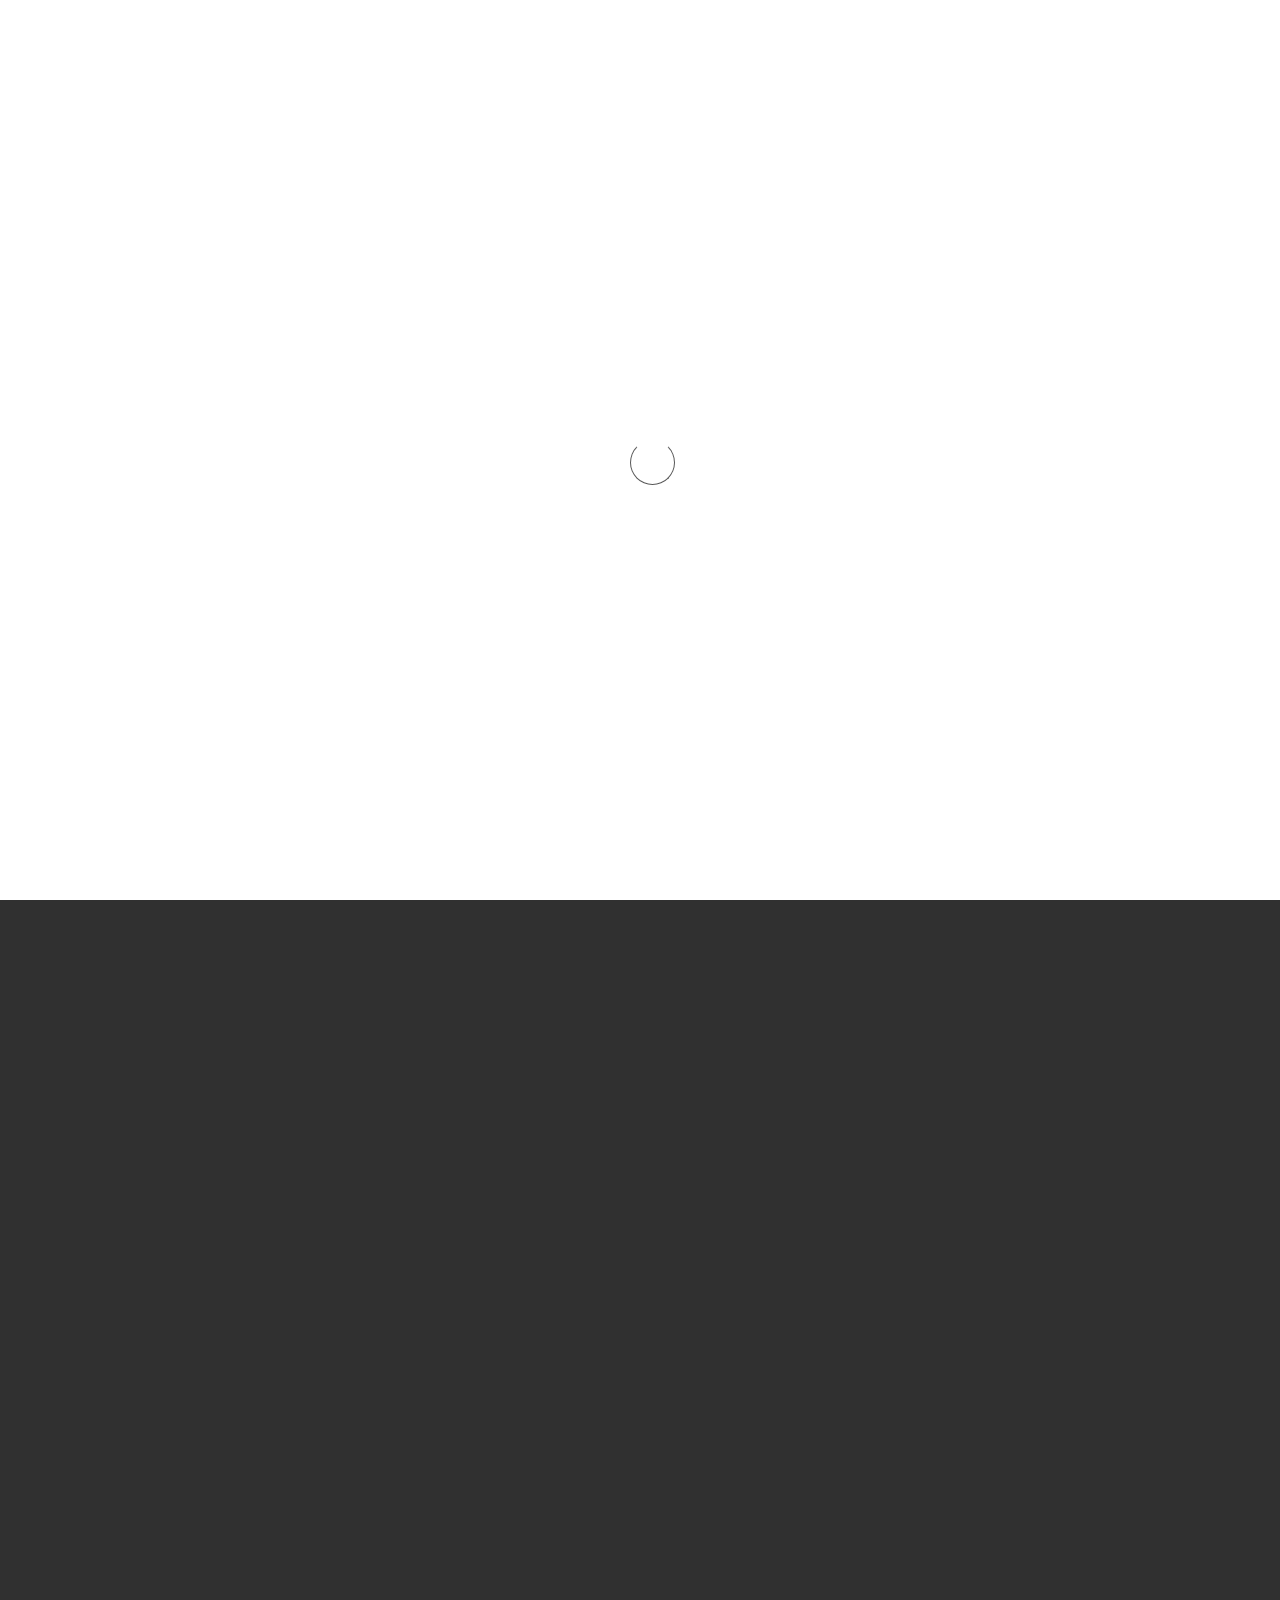
==== index.html @ e44db26e "add txt" ====
<!DOCTYPE html>
<html lang="en">
<head>
     <title>CogniPie – Coming Soon | Test Automation, Events & AI in Testing</title>
     <meta charset="UTF-8">
     <meta http-equiv="X-UA-Compatible" content="IE=Edge">
     <meta name="description" content="CogniPie – Your hub for test automation events, blogs, trainings, webinars, and best practices. Conferences across India. AI in testing.">
     <meta name="keywords" content="test automation, automation testing, QA, events, webinars, India, AI testing, testing best practices">
     <meta name="viewport" content="width=device-width, initial-scale=1, maximum-scale=1">

     <link rel="stylesheet" href="css/bootstrap.min.css">
     <link rel="stylesheet" href="css/vegas.min.css">
     <link rel="stylesheet" href="css/font-awesome.min.css">
     <link rel="stylesheet" href="css/templatemo-style.css">
</head>
<body>

     <!-- PRE LOADER -->
     <section class="preloader">
          <div class="spinner">
               <span class="spinner-rotate"></span>
          </div>
     </section>

     <!-- GRID LINE -->
     <section class="grid">
         <div class="container">
            <div class="row">
              <div class="col-md-2 col-sm-2"><div class="grid-line"></div></div>
              <div class="col-md-2 col-sm-2"><div class="grid-line"></div></div>
              <div class="col-md-2 col-sm-2"><div class="grid-line"></div></div>
              <div class="col-md-2 col-sm-2"><div class="grid-line"></div></div>
              <div class="col-md-2 col-sm-2"><div class="grid-line"></div></div>
            </div>
         </div>
     </section>

     <div class="menu-bg"></div>
     <div class="menu-burger">☰</div>

     <div class="menu-items">
       <div class="container">
         <div class="row">
           <div class="col-md-offset-2 col-md-4 col-sm-6">
             <h1>Menu</h1>
             <ul class="menu">
                <li><a href="#home" class="smoothScroll">Home</a></li>
                <li><a href="#about" class="smoothScroll">About Us</a></li>
             </ul>
           </div>
           <div class="col-md-4 col-sm-6">
             <address>
               <h1>CogniPie</h1>
               <p>Your hub for test automation — events, blogs, trainings &amp; webinars across India.</p>
             </address>
           </div>
           <div class="col-md-12 col-sm-12">
             <ul class="social-icon">
               <li class="line"></li>
               <li><a href="#" class="fa fa-twitter" aria-label="Twitter"></a></li>
               <li><a href="#" class="fa fa-linkedin" aria-label="LinkedIn"></a></li>
               <li><a href="#" class="fa fa-youtube-play" aria-label="YouTube"></a></li>
             </ul>
           </div>
         </div>
       </div>
     </div>

     <!-- HOME / HERO -->
     <section id="home">
        <div class="overlay"></div>
        <div class="container">
             <div class="row">
                  <div class="col-md-12 col-sm-12">
                       <div class="home-info">
                            <h1 class="cognipie-logo">CogniPie</h1>
                            <p class="tagline">Events · Blogs · Trainings · Webinars</p>
                            <p class="subtagline">Test automation &amp; AI in testing across India</p>
                            <ul class="countdown">
                                 <li>
                                      <span class="days">00</span>
                                      <h3 class="timeRefDays">Days</h3>
                                 </li>
                                 <li>
                                      <span class="hours">00</span>
                                      <h3 class="timeRefHours">Hours</h3>
                                 </li>
                                 <li>
                                      <span class="minutes">00</span>
                                      <h3 class="timeRefMinutes">Minutes</h3>
                                 </li>
                                 <li>
                                      <span class="seconds">00</span>
                                      <h3 class="timeRefSeconds">Seconds</h3>
                                 </li>
                            </ul>
                            <p class="launch-text">We go live on <strong>1 April 2026</strong></p>
                            <div class="subscribe-form">
                              <form action="#" method="get" id="notify-form">
                                <input type="email" name="email" class="form-control" placeholder="Get notified when we launch" required="">
                                <button type="submit" class="form-control"><i class="fa fa-envelope-o"></i></button>
                              </form>
                            </div>
                       </div>
                  </div>
             </div>
        </div>
     </section>

     <!-- ABOUT US -->
     <section id="about" class="about-section">
        <div class="container">
             <div class="row">
                  <div class="col-md-12 col-sm-12">
                       <h2 class="about-title">About CogniPie</h2>
                       <p class="about-lead">CogniPie is your one-stop hub for everything around <strong>test automation</strong>, <strong>quality engineering</strong>, and <strong>AI in testing</strong> — focused on the Indian testing community.</p>
                       <div class="about-grid">
                            <div class="about-card">
                                 <i class="fa fa-calendar"></i>
                                 <h3>Events &amp; Conferences</h3>
                                 <p>Stay updated with test automation and QA events, meetups, and conferences happening across India.</p>
                            </div>
                            <div class="about-card">
                                 <i class="fa fa-book"></i>
                                 <h3>Blogs &amp; Insights</h3>
                                 <p>Articles, tutorials, and best practices in automation testing, frameworks, and continuous testing.</p>
                            </div>
                            <div class="about-card">
                                 <i class="fa fa-graduation-cap"></i>
                                 <h3>Trainings &amp; Webinars</h3>
                                 <p>Hands-on trainings and webinars on Selenium, Cypress, API testing, and modern test automation tools.</p>
                            </div>
                            <div class="about-card">
                                 <i class="fa fa-lightbulb-o"></i>
                                 <h3>AI in Testing</h3>
                                 <p>Explore how AI and ML are changing testing — intelligent test generation, self-healing tests, and more.</p>
                            </div>
                       </div>
                       <p class="about-footer">We’re building a place where testers and automation engineers can discover events, learn best practices, and connect. <strong>Launching 1 April 2026.</strong></p>
                  </div>
             </div>
        </div>
     </section>

     <!-- SCRIPTS -->
     <script src="js/jquery.js"></script>
     <script src="js/bootstrap.min.js"></script>
     <script src="js/vegas.min.js"></script>
     <script src="js/countdown.js"></script>
     <script src="js/smoothscroll.js"></script>
     <script src="js/init.js"></script>
     <script src="js/custom.js"></script>
</body>
</html>
---- css/templatemo-style.css ----
/*

Get Ready Template

http://www.templatemo.com/tm-521-get-ready

*/
  
  @import url('https://fonts.googleapis.com/css?family=Poppins:300,400');

  body {
    margin: 0;
    -webkit-perspective: 1000;
    font-family: 'Poppins', sans-serif;
    background: #303030;
  }

  body, html {
    height: 100%;
    width: 100%;
    overflow-x: hidden;
  }



  /*---------------------------------------
     TYPOGRAPHY              
  -----------------------------------------*/

  h1,h2,h3,h4,h5,h6 {
    font-weight: 300;
    line-height: inherit;
  }

  h1 {
    color: #ffffff;
    font-size: 2em;
  }

  h2 {
    color: #353535;
    font-size: 2em;
  }

  p {
    color: #757575;
    font-size: 14px;
    font-weight: normal;
    line-height: 24px;
  }



  /*---------------------------------------
     GENERAL               
  -----------------------------------------*/

  html{
    -webkit-font-smoothing: antialiased;
  }

  a {
    color: #202020;
    text-decoration: none !important;
  }

  a,
  input, button,
  .form-control {
    -webkit-transition: 0.5s;
    transition: 0.5s;
  }

  a:hover, a:active, a:focus {
    color: #29ca8e;
    outline: none;
  }

  ::-webkit-scrollbar{
    width: 8px;
    height: 8px;
  }

  ::-webkit-scrollbar-thumb {
    cursor: pointer;
    background: #202020;
  }

  .overlay {
    background: linear-gradient(135deg, #0d2137 0%, #1a4d6e 40%, #0d2137 100%);
    opacity: 0.92;
    position: absolute;
    top: 0;
    right: 0;
    bottom: 0;
    left: 0;
    width: 100%;
    height: 100%;
  }

  .grid {
    position: fixed;
    width: 100%;
    height: 100%;
    z-index: 1;
  }

  .grid-line {
    height: 300vh;
    border-right: 1px solid rgba(255,255,255,0.02);
  }

  .google-map iframe {
    border: 0;
    margin-top: 20px;
  }

  .subscribe-form {
    position: relative;
  }

  .subscribe-form .form-control {
    background: #ffffff;
    box-shadow: none;
    border: 0;
    border-radius: 50px;
	width: 340px;
    height: 45px;
    padding: 6px 30px;
  }

  .subscribe-form button[type="submit"] {
    background: transparent;
    border: 0;
    outline: none;
  }

  .subscribe-form .fa {
    cursor: pointer;
    position: absolute;
    top: 12px;
    right: 12px;
    color: #d2b48c;
    font-size: 20px;
  }



  /*---------------------------------------
       PRE LOADER              
  -----------------------------------------*/

  .preloader {
    position: fixed;
    top: 0;
    left: 0;
    width: 100%;
    height: 100%;
    z-index: 99999;
    display: flex;
    flex-flow: row nowrap;
    justify-content: center;
    align-items: center;
    background: none repeat scroll 0 0 #ffffff;
  }

  .spinner {
    border: 1px solid transparent;
    border-radius: 3px;
    position: relative;
  }

  .spinner:before {
    content: '';
    box-sizing: border-box;
    position: absolute;
    top: 50%;
    left: 50%;
    width: 45px;
    height: 45px;
    margin-top: -10px;
    margin-left: -10px;
    border-radius: 50%;
    border: 1px solid #575757;
    border-top-color: #ffffff;
    animation: spinner .9s linear infinite;
  }

  @-webkit-@keyframes spinner {
    to {transform: rotate(360deg);}
  }

  @keyframes spinner {
    to {transform: rotate(360deg);}
  }


  /*---------------------------------------
      MENU              
  -----------------------------------------*/

  .menu, .menu-bg, .menu-burger {
    position: fixed;
    z-index: 222;
    width: 50px;
    height: 50px;
    line-height: 30px;
    font-size: 25px;
    text-align: center;
    border-radius: 100%;
    right: 25px;
    top: 25px;
  }

  .menu-bg {
    background: #101010;
    pointer-events: none;
    transition: .3s;
    right: 50px;
    top: 50px;
    transform: translate3d(50%, -50%, 0);
    transform-origin: center center;
  }

  .menu-bg.fs {
    transform: translate3d(50%, -50%, 0);
    width: 500vw;
    height: 500vw;
  }

  .menu-burger {
    color: #ffffff;
    padding-top: 11px;
    -webkit-user-select: none;
    cursor: pointer;
    transition: .4s;
    transform-origin: center;
    z-index: 9999;
  }

  .menu-burger.fs {
    transform: rotate(-180deg) translateY(5px);
  }

  .menu-items {
    display: flex;
    flex-direction: column;
    justify-content: center;
    align-content: center;
    position: absolute;
    z-index: 9999;
    width: 100%;
    height: 100%;
    opacity: 0;
    transition: .4s;
    margin-top: 50px;
    transform: translateY(-200%);
    pointer-events: none;
  }

  .menu-items ul.menu {
    position: relative;
    width: 100%;
    height: 100%;
    text-align: left;
    top: 10px;
  }

  .menu-items ul.menu li {
    display: block;
    list-style: none;
    transition: 1s;
    opacity: 0;
    margin: 5px 0;
  }

  .menu-items ul.menu li a {
    color: #ffffff;
    font-size: 18px;
    position: relative;
  }

  .menu-items ul.menu li a:after {
    content: "";
    width: 0;
    height: 2px;
    border-radius: 50px;
    position: absolute;
    bottom: 13px;
    transition: 0.5s;
    margin: 0 auto;
    display: block;
    right: 0;
    left: 0;
  }

  .menu-items ul.menu li a:hover:after {
    content: "";
    background: #d2b48c;
    width: 100%;
  }

  .menu-items.fs {
    transform: translateY(0);
    pointer-events: auto;
    opacity: 1;
  }

  .menu-items.fs ul li {
    opacity: 1;
  }

  address p {
    color: #f9f9f9;
  }



  /*---------------------------------------
      HOME          
  -----------------------------------------*/

  #home {
    display: -webkit-box;
    display: -webkit-flex;
    display: -ms-flexbox;
    display: flex;
    -webkit-box-align: center;
    -webkit-align-items: center;
    -ms-flex-align: center;
    align-items: center;
    text-align: center;
    position: relative;
  }

  #home .container {
    width: 100%;
  }

  .home-info {
    display: flex;
    flex-direction: column;
    justify-content: center;
    align-items: center;
    position: relative;
    z-index: 2;
    width: 100%;
    height: 100vh;
  }
  
  .countdown {
    text-align: center;
    margin: 50px 0;
    padding: 0;
  }

  .countdown li {
    color: #ffffff;
    list-style: none;
    display: inline-block;
    margin: 0 20px;
  }

  .countdown span {
    font-size: 25px;
  }

  .countdown h3 {
    font-size: 14px;
    text-transform: uppercase;
    margin: 10px 0;
  }

  .cognipie-logo {
    font-size: 3em;
    letter-spacing: 0.08em;
    font-weight: 400;
    margin-bottom: 0.2em;
  }

  .tagline {
    color: rgba(255, 255, 255, 0.95);
    font-size: 1.1em;
    margin: 0.3em 0;
    letter-spacing: 0.15em;
  }

  .subtagline {
    color: rgba(255, 255, 255, 0.75);
    font-size: 0.95em;
    margin-bottom: 1.5em;
  }

  .launch-text {
    color: rgba(255, 255, 255, 0.9);
    font-size: 14px;
    margin-bottom: 1.2em;
  }

  /*---------------------------------------
     ABOUT US
  -----------------------------------------*/

  #about.about-section {
    background: #1a1a1a;
    padding: 80px 0 100px;
    position: relative;
    z-index: 2;
  }

  .about-title {
    color: #ffffff;
    text-align: center;
    font-size: 2.2em;
    margin-bottom: 1em;
    font-weight: 300;
  }

  .about-lead {
    color: #b0b0b0;
    text-align: center;
    max-width: 700px;
    margin: 0 auto 3em;
    font-size: 16px;
    line-height: 1.7;
  }

  .about-lead strong {
    color: #29ca8e;
  }

  .about-grid {
    display: grid;
    grid-template-columns: repeat(auto-fit, minmax(240px, 1fr));
    gap: 24px;
    max-width: 1000px;
    margin: 0 auto 3em;
  }

  .about-card {
    background: rgba(255, 255, 255, 0.04);
    border: 1px solid rgba(255, 255, 255, 0.08);
    border-radius: 12px;
    padding: 28px 22px;
    text-align: center;
    transition: 0.3s;
  }

  .about-card:hover {
    background: rgba(41, 202, 142, 0.08);
    border-color: rgba(41, 202, 142, 0.3);
  }

  .about-card i {
    color: #29ca8e;
    font-size: 28px;
    margin-bottom: 12px;
    display: block;
  }

  .about-card h3 {
    color: #ffffff;
    font-size: 1.1em;
    margin: 0 0 10px;
    font-weight: 400;
  }

  .about-card p {
    color: #909090;
    font-size: 13px;
    line-height: 1.6;
    margin: 0;
  }

  .about-footer {
    color: #808080;
    text-align: center;
    max-width: 600px;
    margin: 0 auto;
    font-size: 14px;
    line-height: 1.7;
  }

  .about-footer strong {
    color: #29ca8e;
  }

  /*---------------------------------------
     SOCIAL ICON              
  -----------------------------------------*/

  .social-icon {
    position: relative;
    padding: 0;
    margin: 30px 0 0 0;
    text-align: center;
  }

  .social-icon .line {
    background: #ffffff;
    width: 50px;
    height: 2px;
    margin-right: 10px;
    position: relative;
    bottom: 5px;
  }

  .social-icon li {
    display: inline-block;
    list-style: none;
  }

  .social-icon li a {
    border-radius: 50px;
    color: #ffffff;
    font-size: 15px;
    width: 35px;
    height: 35px;
    line-height: 35px;
    text-decoration: none;
    text-align: center;
    position: relative;
    margin: 5px 5px 5px 0;
  }

  .social-icon li a:hover {
    background: #d2b48c;
    color: #ffffff;
  }



  /*---------------------------------------
     RESPONSIVE STYLES              
  -----------------------------------------*/

  @media screen and (max-width: 480px) {

    .home-info {
      padding: 0 1em 0 1em;
    }

    .countdown li {
      margin: 0 12px;
    }

    address {
      margin-top: 50px;
    }
  }

  @media screen and (max-width: 360px) {

    h1 {
      font-size: 1.50em;
    }

    .cognipie-logo {
      font-size: 2.2em;
    }

    .menu-items {
      margin: 100px 0;
    }

    .countdown span {
      font-size: 20px;
    }

    .countdown h3 {
      font-size: 12px;
    }
  }

  @media screen and (max-width: 768px) {
    .cognipie-logo {
      font-size: 2.4em;
    }

    .about-section {
      padding: 50px 0 70px;
    }

    .about-grid {
      grid-template-columns: 1fr;
    }
  }
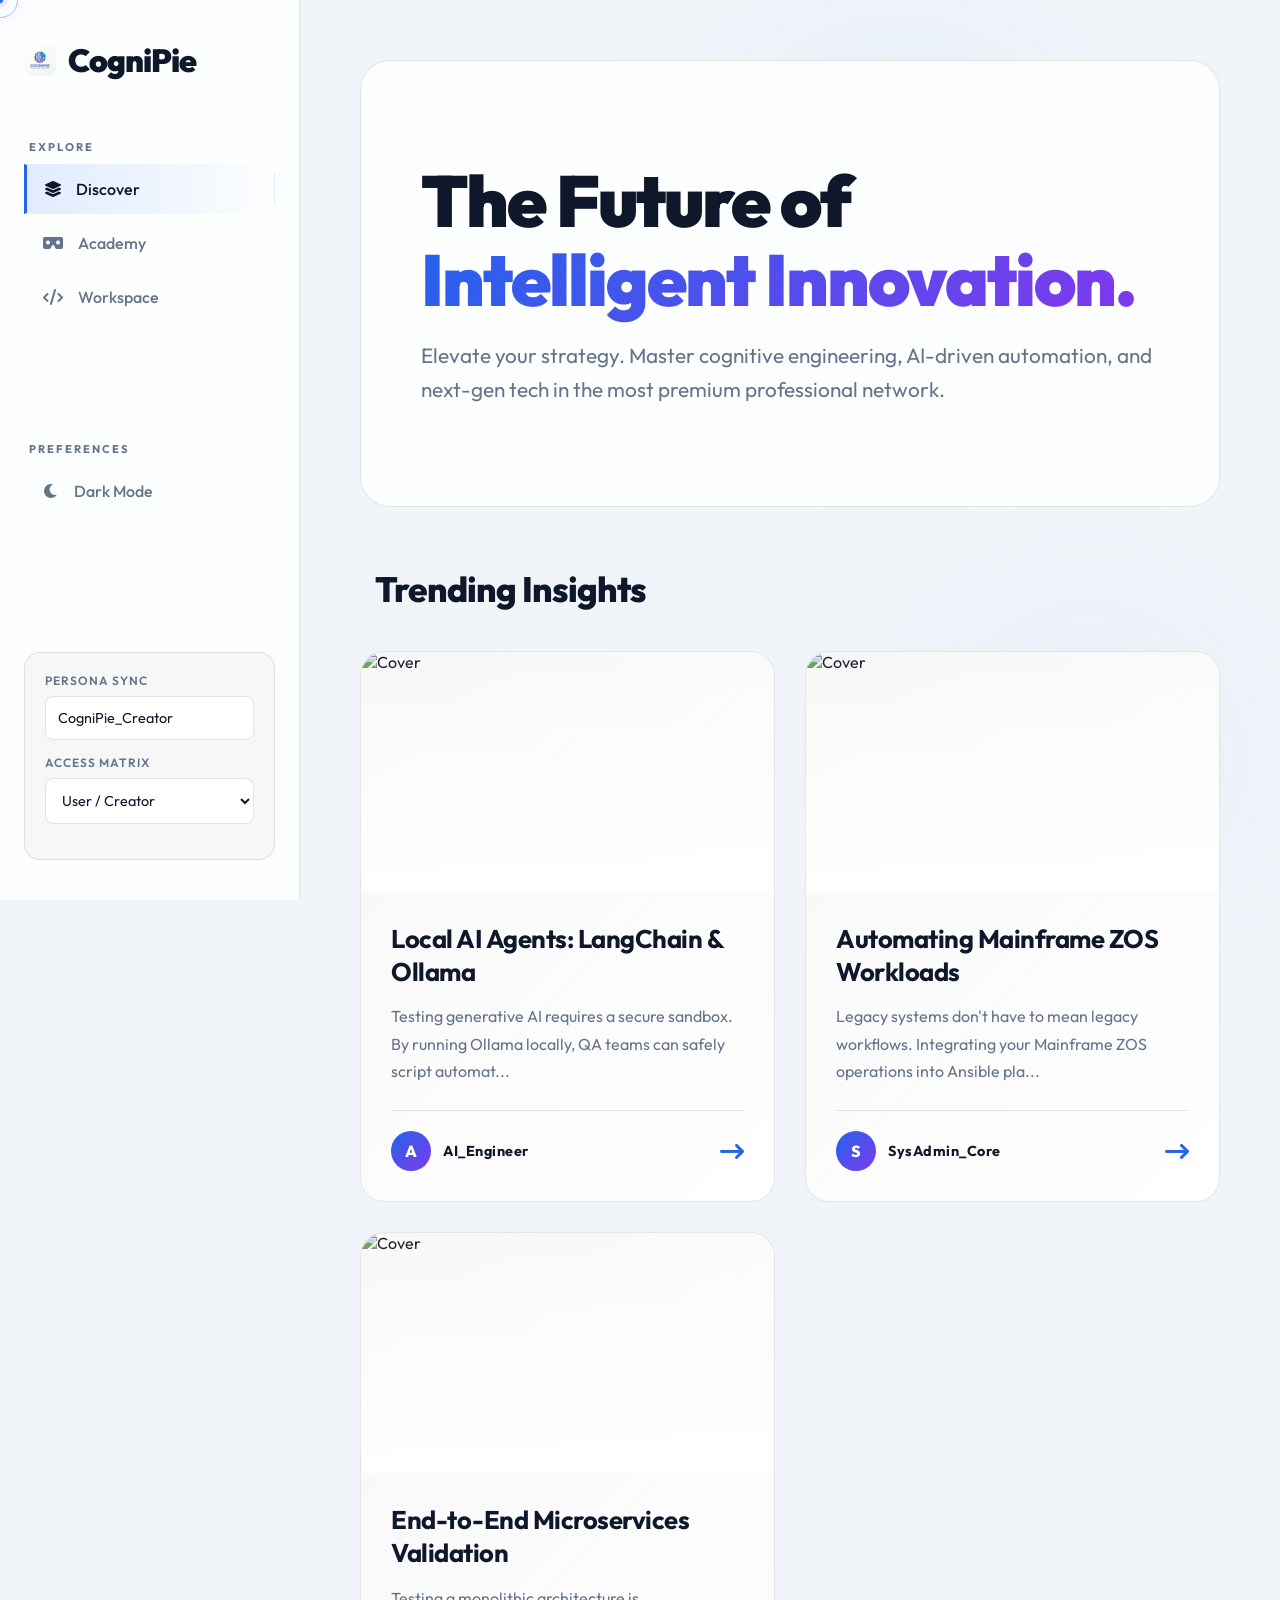
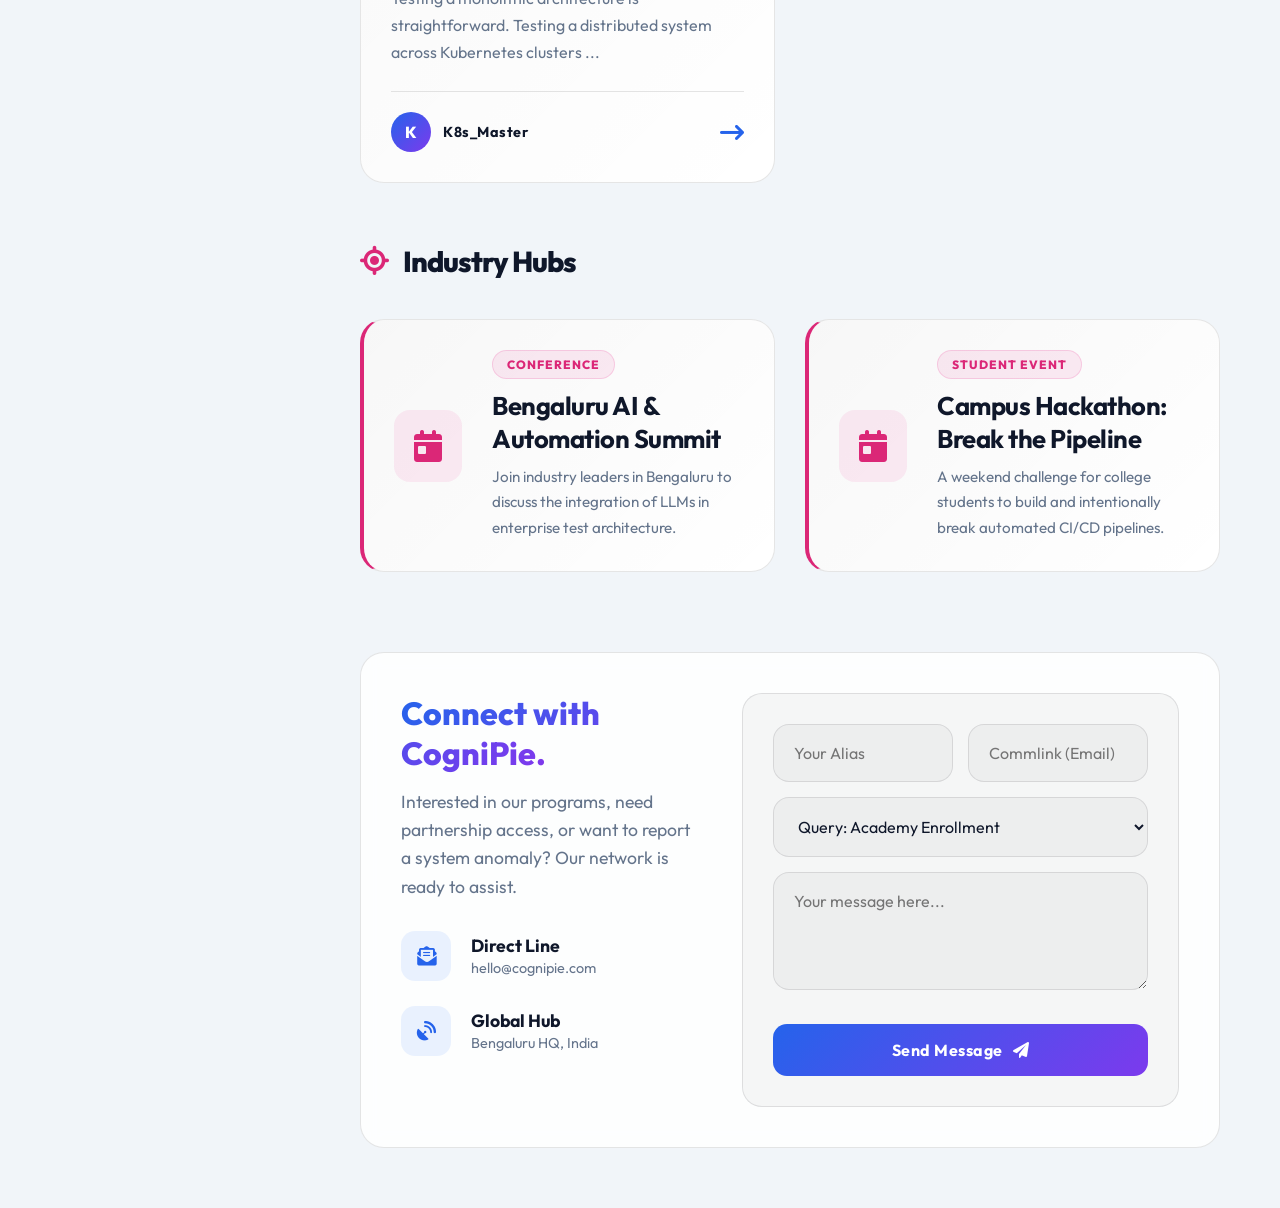
==== commit 17141166: "commit" ====
--- a/index.html
+++ b/index.html
@@ -1,154 +1,203 @@
 <!DOCTYPE html>
-<html lang="en">
+<html lang="en" data-theme="light">
 <head>
-     <title>CogniPie – Coming Soon | Test Automation, Events & AI in Testing</title>
-     <meta charset="UTF-8">
-     <meta http-equiv="X-UA-Compatible" content="IE=Edge">
-     <meta name="description" content="CogniPie – Your hub for test automation events, blogs, trainings, webinars, and best practices. Conferences across India. AI in testing.">
-     <meta name="keywords" content="test automation, automation testing, QA, events, webinars, India, AI testing, testing best practices">
-     <meta name="viewport" content="width=device-width, initial-scale=1, maximum-scale=1">
-
-     <link rel="stylesheet" href="css/bootstrap.min.css">
-     <link rel="stylesheet" href="css/vegas.min.css">
-     <link rel="stylesheet" href="css/font-awesome.min.css">
-     <link rel="stylesheet" href="css/templatemo-style.css">
+    <meta charset="UTF-8">
+    <meta name="viewport" content="width=device-width, initial-scale=1.0">
+    <title>CogniPie | The Premium Evolution</title>
+    
+    <!-- Favicons -->
+    <link rel="icon" type="image/png" href="assets/icons/favicon-32x32.png" sizes="32x32">
+    <link rel="icon" type="image/png" href="assets/icons/favicon-16x16.png" sizes="16x16">
+    <link rel="shortcut icon" href="assets/icons/favicon.ico">
+
+    <!-- Fonts -->
+    <link href="https://fonts.googleapis.com/css2?family=Outfit:wght@300;400;500;600;700;800;900&display=swap" rel="stylesheet">
+    <link rel="stylesheet" href="https://cdnjs.cloudflare.com/ajax/libs/font-awesome/6.0.0/css/all.min.css">
+    
+    <!-- Custom Style -->
+    <link rel="stylesheet" href="assets/css/style.css">
 </head>
 <body>
 
-     <!-- PRE LOADER -->
-     <section class="preloader">
-          <div class="spinner">
-               <span class="spinner-rotate"></span>
-          </div>
-     </section>
-
-     <!-- GRID LINE -->
-     <section class="grid">
-         <div class="container">
-            <div class="row">
-              <div class="col-md-2 col-sm-2"><div class="grid-line"></div></div>
-              <div class="col-md-2 col-sm-2"><div class="grid-line"></div></div>
-              <div class="col-md-2 col-sm-2"><div class="grid-line"></div></div>
-              <div class="col-md-2 col-sm-2"><div class="grid-line"></div></div>
-              <div class="col-md-2 col-sm-2"><div class="grid-line"></div></div>
-            </div>
-         </div>
-     </section>
-
-     <div class="menu-bg"></div>
-     <div class="menu-burger">☰</div>
-
-     <div class="menu-items">
-       <div class="container">
-         <div class="row">
-           <div class="col-md-offset-2 col-md-4 col-sm-6">
-             <h1>Menu</h1>
-             <ul class="menu">
-                <li><a href="#home" class="smoothScroll">Home</a></li>
-                <li><a href="#about" class="smoothScroll">About Us</a></li>
-             </ul>
-           </div>
-           <div class="col-md-4 col-sm-6">
-             <address>
-               <h1>CogniPie</h1>
-               <p>Your hub for test automation — events, blogs, trainings &amp; webinars across India.</p>
-             </address>
-           </div>
-           <div class="col-md-12 col-sm-12">
-             <ul class="social-icon">
-               <li class="line"></li>
-               <li><a href="#" class="fa fa-twitter" aria-label="Twitter"></a></li>
-               <li><a href="#" class="fa fa-linkedin" aria-label="LinkedIn"></a></li>
-               <li><a href="#" class="fa fa-youtube-play" aria-label="YouTube"></a></li>
-             </ul>
-           </div>
-         </div>
-       </div>
-     </div>
-
-     <!-- HOME / HERO -->
-     <section id="home">
-        <div class="overlay"></div>
-        <div class="container">
-             <div class="row">
-                  <div class="col-md-12 col-sm-12">
-                       <div class="home-info">
-                            <h1 class="cognipie-logo">CogniPie</h1>
-                            <p class="tagline">Events · Blogs · Trainings · Webinars</p>
-                            <p class="subtagline">Test automation &amp; AI in testing across India</p>
-                            <ul class="countdown">
-                                 <li>
-                                      <span class="days">00</span>
-                                      <h3 class="timeRefDays">Days</h3>
-                                 </li>
-                                 <li>
-                                      <span class="hours">00</span>
-                                      <h3 class="timeRefHours">Hours</h3>
-                                 </li>
-                                 <li>
-                                      <span class="minutes">00</span>
-                                      <h3 class="timeRefMinutes">Minutes</h3>
-                                 </li>
-                                 <li>
-                                      <span class="seconds">00</span>
-                                      <h3 class="timeRefSeconds">Seconds</h3>
-                                 </li>
-                            </ul>
-                            <p class="launch-text">We go live on <strong>1 April 2026</strong></p>
-                            <div class="subscribe-form">
-                              <form action="#" method="get" id="notify-form">
-                                <input type="email" name="email" class="form-control" placeholder="Get notified when we launch" required="">
-                                <button type="submit" class="form-control"><i class="fa fa-envelope-o"></i></button>
-                              </form>
+    <div class="cursor-dot" id="cursorDot"></div>
+    <div class="cursor-ring" id="cursorRing"></div>
+
+    <nav>
+        <div class="logo"><img src="assets/images/logo.png" alt="CogniPie Logo" style="height:32px; border-radius:8px;"> CogniPie</div>
+
+        <span class="nav-label">Explore</span>
+        <button class="nav-btn active" id="nav-discover" onclick="switchTab('discover', this)"><i class="fa-solid fa-layer-group"></i> <span>Discover</span></button>
+        <button class="nav-btn" id="nav-academy" onclick="switchTab('academy', this)"><i class="fa-solid fa-vr-cardboard"></i> <span>Academy</span></button>
+        <button class="nav-btn" id="nav-workspace" onclick="switchTab('workspace', this)"><i class="fa-solid fa-code"></i> <span>Workspace</span></button>
+
+        <span class="nav-label" id="adminLabel" style="display:none;">System</span>
+        <div id="adminSub" style="display:none;">
+            <button class="nav-btn" id="nav-admin" onclick="switchTab('admin-hub', this)"><i class="fa-solid fa-microchip"></i> <span>Command Center</span></button>
+        </div>
+
+        <span class="nav-label" style="margin-top: auto;">Preferences</span>
+        <button class="nav-btn" id="themeToggleBtn" onclick="toggleTheme()" style="margin-bottom: 20px;">
+            <i class="fa-solid fa-moon"></i> <span>Dark Mode</span>
+        </button>
+
+        <div class="identity-box">
+            <label>Persona Sync</label>
+            <input type="text" id="usernameInput" value="CogniPie_Creator" onchange="render()" placeholder="Username">
+            <label>Access Matrix</label>
+            <select id="roleSelect" onchange="toggleAdminView()">
+                <option value="guest">User / Creator</option>
+                <option value="admin">Root / Admin</option>
+            </select>
+        </div>
+    </nav>
+
+    <main>
+        <div id="discover" class="section active">
+            <div class="hero animate-up">
+                <div class="hero-bg"></div>
+                <div class="hero-content">
+                    <h2>The Future of <br><span class="text-gradient">Intelligent Innovation.</span></h2>
+                    <p>Elevate your strategy. Master cognitive engineering, AI-driven automation, and next-gen tech in the most premium professional network.</p>
+                </div>
+            </div>
+            
+            <h2 class="section-header animate-up" style="animation-delay: 0.1s;"><i class="fa-solid fa-sparkles text-gradient"></i> Trending Insights</h2>
+            <div class="bento-grid animate-up" id="feedContainer" style="margin-bottom: 60px; animation-delay: 0.2s;"></div>
+
+            <h2 class="section-header animate-up" style="animation-delay: 0.3s; font-size: 1.8rem;"><i class="fa-solid fa-location-crosshairs" style="color: var(--accent-3);"></i> Industry Hubs</h2>
+            <div class="bento-grid animate-up" id="eventsContainer" style="margin-bottom: 80px; animation-delay: 0.4s;"></div>
+
+            <div class="glass-panel animate-up" style="animation-delay: 0.5s;">
+                <div class="contact-grid">
+                    <div class="contact-info">
+                        <h3 style="font-size: 2rem; margin-bottom: 15px; font-weight: 800; color: var(--text-main)"><span class="text-gradient">Connect with CogniPie.</span></h3>
+                        <p>Interested in our programs, need partnership access, or want to report a system anomaly? Our network is ready to assist.</p>
+                        
+                        <div class="contact-method">
+                            <div class="contact-icon"><i class="fa-solid fa-envelope-open-text"></i></div>
+                            <div>
+                                <strong style="display:block; color:var(--text-main); font-size:1.1rem;">Direct Line</strong>
+                                <span style="color:var(--text-muted); font-size:0.9rem;">hello@cognipie.com</span>
                             </div>
-                       </div>
-                  </div>
-             </div>
-        </div>
-     </section>
-
-     <!-- ABOUT US -->
-     <section id="about" class="about-section">
-        <div class="container">
-             <div class="row">
-                  <div class="col-md-12 col-sm-12">
-                       <h2 class="about-title">About CogniPie</h2>
-                       <p class="about-lead">CogniPie is your one-stop hub for everything around <strong>test automation</strong>, <strong>quality engineering</strong>, and <strong>AI in testing</strong> — focused on the Indian testing community.</p>
-                       <div class="about-grid">
-                            <div class="about-card">
-                                 <i class="fa fa-calendar"></i>
-                                 <h3>Events &amp; Conferences</h3>
-                                 <p>Stay updated with test automation and QA events, meetups, and conferences happening across India.</p>
+                        </div>
+                        <div class="contact-method">
+                            <div class="contact-icon"><i class="fa-solid fa-satellite-dish"></i></div>
+                            <div>
+                                <strong style="display:block; color:var(--text-main); font-size:1.1rem;">Global Hub</strong>
+                                <span style="color:var(--text-muted); font-size:0.9rem;">Bengaluru HQ, India</span>
                             </div>
-                            <div class="about-card">
-                                 <i class="fa fa-book"></i>
-                                 <h3>Blogs &amp; Insights</h3>
-                                 <p>Articles, tutorials, and best practices in automation testing, frameworks, and continuous testing.</p>
-                            </div>
-                            <div class="about-card">
-                                 <i class="fa fa-graduation-cap"></i>
-                                 <h3>Trainings &amp; Webinars</h3>
-                                 <p>Hands-on trainings and webinars on Selenium, Cypress, API testing, and modern test automation tools.</p>
-                            </div>
-                            <div class="about-card">
-                                 <i class="fa fa-lightbulb-o"></i>
-                                 <h3>AI in Testing</h3>
-                                 <p>Explore how AI and ML are changing testing — intelligent test generation, self-healing tests, and more.</p>
-                            </div>
-                       </div>
-                       <p class="about-footer">We’re building a place where testers and automation engineers can discover events, learn best practices, and connect. <strong>Launching 1 April 2026.</strong></p>
-                  </div>
-             </div>
-        </div>
-     </section>
-
-     <!-- SCRIPTS -->
-     <script src="js/jquery.js"></script>
-     <script src="js/bootstrap.min.js"></script>
-     <script src="js/vegas.min.js"></script>
-     <script src="js/countdown.js"></script>
-     <script src="js/smoothscroll.js"></script>
-     <script src="js/init.js"></script>
-     <script src="js/custom.js"></script>
+                        </div>
+                    </div>
+                    
+                    <div style="background: var(--input-bg); padding: 30px; border-radius: 20px; border: 1px solid var(--border-light);">
+                        <div style="display: grid; grid-template-columns: 1fr 1fr; gap: 15px;">
+                            <input type="text" placeholder="Your Alias" style="margin: 0;">
+                            <input type="email" placeholder="Commlink (Email)" style="margin: 0;">
+                        </div>
+                        <select style="margin: 15px 0;">
+                            <option>Query: Academy Enrollment</option>
+                            <option>Query: Strategic Partnership</option>
+                            <option>Report: System Bug</option>
+                            <option>Query: General Networking</option>
+                        </select>
+                        <textarea rows="4" placeholder="Your message here..." style="margin-top: 0;"></textarea>
+                        <button class="btn btn-gradient" style="width: 100%; margin-top: 10px;" onclick="alert('Your transmission has been received at CogniPie HQ.')">Send Message <i class="fa-solid fa-paper-plane"></i></button>
+                    </div>
+                </div>
+            </div>
+        </div>
+
+        <div id="read-view" class="section">
+            <button class="btn btn-secondary" style="margin-bottom: 40px;" onclick="closeReader()"><i class="fa-solid fa-arrow-left"></i> Return</button>
+            <div class="reader-pane animate-up">
+                <h1 class="reader-title" id="readTitle">Article Title</h1>
+                <div style="display: flex; align-items: center; gap: 20px; margin-bottom: 50px; padding-bottom: 40px; border-bottom: 1px solid var(--border-light);">
+                    <div class="author-av" id="readAvatarInitials" style="width: 55px; height: 55px; font-size: 1.5rem;">C</div>
+                    <div>
+                        <div style="font-weight: 700; color: var(--text-main); font-size: 1.2rem; letter-spacing: 0.5px;" id="readAuthor">Username</div>
+                        <div style="font-size: 0.95rem; color: var(--accent-1); text-transform: uppercase; letter-spacing: 1px; margin-top: 4px;">Verified Expert</div>
+                    </div>
+                </div>
+                <div class="reader-content" id="readContent"></div>
+            </div>
+        </div>
+
+        <div id="academy" class="section">
+            <div class="hero animate-up">
+                <div class="hero-bg" style="background-image: url('https://images.unsplash.com/photo-1550751827-4bd374c3f58b?q=80&w=2564'); mix-blend-mode: overlay;"></div>
+                <div class="hero-content">
+                    <h2>CogniPie <span class="text-gradient">Academy.</span></h2>
+                    <p>Cinematic, immersive learning paths designed to push your boundaries in AI, engineering, and digital transformation.</p>
+                </div>
+            </div>
+            <div class="bento-grid animate-up" id="coursesContainer" style="animation-delay: 0.1s;"></div>
+        </div>
+
+        <div id="course-view" class="section">
+            <button class="btn btn-secondary" style="margin-bottom: 40px;" onclick="closeCourse()"><i class="fa-solid fa-arrow-left"></i> Return to Academy</button>
+            <div class="reader-pane animate-up">
+                <span class="badge bg-approved" style="margin-bottom: 20px; display: inline-block; color: var(--accent-1); border-color: var(--accent-1); background: rgba(59,130,246,0.1);">Mastery Track</span>
+                <h1 class="reader-title" id="courseTitleView">Course Title</h1>
+                <p style="font-size: 1.3rem; color: var(--text-muted); margin-bottom: 40px; line-height: 1.7; font-weight: 400;" id="courseDescView">Course summary.</p>
+                <div style="background: var(--input-bg); padding: 40px; border-radius: 24px; border: 1px solid var(--border-light);">
+                    <h3 style="margin-bottom: 25px; color: var(--text-main); font-size: 1.5rem;"><i class="fa-solid fa-layer-group text-gradient"></i> Curriculum Modules</h3>
+                    <ul style="margin-left: 20px; color: var(--text-muted); line-height: 2.2; font-size: 1.15rem; font-weight: 400;" id="courseSyllabusView"></ul>
+                </div>
+                <button class="btn btn-gradient" style="margin-top: 40px; width: 100%; padding: 20px; font-size: 1.2rem;" onclick="alert('Registration complete. Welcome to the CogniPie Academy.')">Enroll Now <i class="fa-solid fa-lock-open"></i></button>
+            </div>
+        </div>
+
+        <div id="workspace" class="section">
+            <h2 class="section-header animate-up"><i class="fa-solid fa-terminal text-gradient"></i> Creator Workspace</h2>
+            
+            <div style="display: grid; grid-template-columns: 1fr 1.2fr; gap: 50px; align-items: start;" class="animate-up" style="animation-delay: 0.1s;">
+                <div style="position: sticky; top: 50px;">
+                    <div style="background: var(--bg-surface); padding: 40px; border-radius: 30px; border: 1px solid var(--border-light);">
+                        <h3 id="formTitle" style="margin-bottom: 25px; font-size: 1.8rem;">New Draft</h3>
+                        <input type="hidden" id="editId">
+                        <input type="text" id="postTitle" placeholder="Title for your insight">
+                        <textarea id="postContent" rows="14" placeholder="Share your knowledge with the CogniPie community..."></textarea>
+                        <div style="display:flex; flex-direction: column; gap:15px; margin-top: 10px;">
+                            <button class="btn btn-primary" style="width: 100%" onclick="handleSave('pending')">Publish to Network</button>
+                            <button class="btn btn-secondary" style="width: 100%" onclick="handleSave('draft')">Save Draft</button>
+                        </div>
+                    </div>
+                </div>
+
+                <div>
+                    <h3 style="margin-bottom: 30px; color: var(--text-main); font-size: 1.8rem;">Your Contributions</h3>
+                    <div id="myBlogsContainer" style="display: flex; flex-direction: column; gap: 25px;"></div>
+                </div>
+            </div>
+        </div>
+
+        <div id="admin-hub" class="section">
+            <h2 class="section-header animate-up"><i class="fa-solid fa-server" style="color: var(--accent-3);"></i> System Admin</h2>
+            
+            <div style="display: grid; grid-template-columns: repeat(3, 1fr); gap: 30px; margin-bottom: 60px;" class="animate-up" style="animation-delay: 0.1s;">
+                <div style="background: var(--bg-surface); padding: 40px; border-radius: 24px; border: 1px solid var(--border-light); position: relative; overflow: hidden;">
+                    <div style="position:absolute; top:0; left:0; width:100%; height:4px; background: var(--success);"></div>
+                    <h4 style="color:var(--text-muted); font-size:0.9rem; text-transform:uppercase; letter-spacing: 2px;">Published</h4>
+                    <div style="font-size:3.5rem; font-weight:900; margin-top:10px;" id="statApproved">0</div>
+                </div>
+                <div style="background: var(--bg-surface); padding: 40px; border-radius: 24px; border: 1px solid var(--border-light); position: relative; overflow: hidden;">
+                    <div style="position:absolute; top:0; left:0; width:100%; height:4px; background: var(--accent-1);"></div>
+                    <h4 style="color:var(--text-muted); font-size:0.9rem; text-transform:uppercase; letter-spacing: 2px;">Review Queue</h4>
+                    <div style="font-size:3.5rem; font-weight:900; margin-top:10px;" id="statPending">0</div>
+                </div>
+                <div style="background: var(--bg-surface); padding: 40px; border-radius: 24px; border: 1px solid var(--border-light); position: relative; overflow: hidden;">
+                    <div style="position:absolute; top:0; left:0; width:100%; height:4px; background: var(--accent-3);"></div>
+                    <h4 style="color:var(--text-muted); font-size:0.9rem; text-transform:uppercase; letter-spacing: 2px;">Feedback Required</h4>
+                    <div style="font-size:3.5rem; font-weight:900; margin-top:10px;" id="statRejected">0</div>
+                </div>
+            </div>
+
+            <h3 style="margin-bottom: 30px; font-size: 1.8rem; color: var(--text-main);">Review Submissions</h3>
+            <div class="bento-grid animate-up" id="adminQueueContainer" style="animation-delay: 0.2s;"></div>
+        </div>
+    </main>
+
+    <!-- External Script -->
+    <script src="assets/js/script.js"></script>
 </body>
 </html>
--- a/assets/css/style.css
+++ b/assets/css/style.css
@@ -0,0 +1,173 @@
+/* --- DYNAMIC THEME VARIABLES --- */
+:root { /* Default Light Mode */
+    --sidebar-width: 300px;
+    --bg-base: #f1f5f9;          
+    --bg-surface: #ffffff;       
+    --bg-glass: rgba(255, 255, 255, 0.85);
+    
+    --accent-1: #2563eb;         
+    --accent-2: #7c3aed;         
+    --accent-3: #db2777;         
+    
+    --text-main: #0f172a;
+    --text-muted: #64748b;
+    --text-inverse: #ffffff;
+    
+    --border-light: rgba(0, 0, 0, 0.1);
+    
+    --success: #10b981;
+    --danger: #ef4444;
+    --warning: #f59e0b;
+    
+    --cursor-dot: #2563eb;
+    --cursor-ring: rgba(37, 99, 235, 0.4);
+    --input-bg: rgba(0,0,0,0.03);
+    --nav-hover: rgba(0,0,0,0.05);
+    --shadow-base: rgba(0,0,0,0.08);
+    --hero-overlay: rgba(255, 255, 255, 0.85);
+}
+
+[data-theme="dark"] { /* Dark Mode Override */
+    --bg-base: #050505;          
+    --bg-surface: #0f0f11;       
+    --bg-glass: rgba(15, 15, 17, 0.7);
+    
+    --accent-1: #3b82f6;         
+    --accent-2: #8b5cf6;         
+    --accent-3: #ec4899;         
+    
+    --text-main: #f8fafc;
+    --text-muted: #94a3b8;
+    --text-inverse: #050505;
+    
+    --border-light: rgba(255, 255, 255, 0.08);
+    
+    --cursor-dot: #ffffff;
+    --cursor-ring: rgba(255, 255, 255, 0.4);
+    --input-bg: rgba(255,255,255,0.03);
+    --nav-hover: rgba(255,255,255,0.03);
+    --shadow-base: rgba(0,0,0,0.5);
+    --hero-overlay: rgba(15, 23, 42, 0.85);
+}
+
+html { scroll-behavior: smooth; transition: background-color 0.4s, color 0.4s; }
+::-webkit-scrollbar { width: 6px; }
+::-webkit-scrollbar-track { background: var(--bg-base); }
+::-webkit-scrollbar-thumb { background: var(--text-muted); border-radius: 10px; }
+::-webkit-scrollbar-thumb:hover { background: var(--accent-1); }
+
+* { box-sizing: border-box; margin: 0; padding: 0; font-family: 'Outfit', sans-serif; cursor: none; transition: background-color 0.3s, border-color 0.3s, color 0.3s; }
+body { background: var(--bg-base); color: var(--text-main); display: flex; min-height: 100vh; overflow-x: hidden; }
+
+.cursor-dot { width: 6px; height: 6px; background: var(--cursor-dot); border-radius: 50%; position: fixed; pointer-events: none; z-index: 9999; transform: translate(-50%, -50%); box-shadow: 0 0 10px var(--cursor-dot); transition: background 0.2s; }
+.cursor-ring { width: 36px; height: 36px; border: 1px solid var(--cursor-ring); border-radius: 50%; position: fixed; pointer-events: none; z-index: 9998; transform: translate(-50%, -50%); transition: width 0.2s, height 0.2s, background 0.2s, border-color 0.2s; box-shadow: 0 0 20px rgba(139, 92, 246, 0.1); }
+.cursor-ring.hovered { width: 60px; height: 60px; background: var(--nav-hover); border-color: transparent; backdrop-filter: blur(2px); }
+
+@keyframes fadeUp { from { opacity: 0; transform: translateY(30px); } to { opacity: 1; transform: translateY(0); } }
+.animate-up { animation: fadeUp 0.6s cubic-bezier(0.16, 1, 0.3, 1) forwards; }
+
+.text-gradient { background: linear-gradient(135deg, var(--accent-1), var(--accent-2), var(--accent-3)); -webkit-background-clip: text; background-clip: text; -webkit-text-fill-color: transparent; background-size: 200% auto; animation: shine 4s linear infinite; }
+@keyframes shine { to { background-position: 200% center; } }
+
+nav { 
+    width: var(--sidebar-width); background: var(--bg-glass); backdrop-filter: blur(20px); -webkit-backdrop-filter: blur(20px);
+    border-right: 1px solid var(--border-light); color: var(--text-main); height: 100vh; position: fixed; padding: 2.5rem 1.5rem; 
+    display: flex; flex-direction: column; z-index: 100;
+}
+.logo { font-size: 2rem; font-weight: 900; color: var(--text-main); margin-bottom: 2.5rem; display: flex; align-items: center; gap: 12px; letter-spacing: -1px; }
+.logo i { background: linear-gradient(135deg, var(--accent-1), var(--accent-2)); -webkit-background-clip: text; background-clip: text; -webkit-text-fill-color: transparent; }
+
+.nav-label { color: var(--text-muted); font-size: 0.7rem; text-transform: uppercase; font-weight: 700; margin: 20px 0 10px 5px; display: block; letter-spacing: 2px;}
+.nav-btn { 
+    width: 100%; text-align: left; padding: 14px 18px; background: transparent; border: 1px solid transparent; color: var(--text-muted); 
+    border-radius: 12px; transition: all 0.3s cubic-bezier(0.4, 0, 0.2, 1); font-size: 1rem; font-weight: 500; 
+    display: flex; align-items: center; gap: 15px; position: relative; overflow: hidden; margin-bottom: 4px;
+}
+.nav-btn:hover { color: var(--text-main); transform: translateX(5px); background: var(--nav-hover); border-color: var(--border-light); }
+.nav-btn.active { background: linear-gradient(90deg, rgba(59, 130, 246, 0.15) 0%, transparent 100%); border-left: 3px solid var(--accent-1); color: var(--text-main); transform: none; border-radius: 0 12px 12px 0; }
+
+.identity-box { margin-top: auto; background: var(--input-bg); border: 1px solid var(--border-light); padding: 20px; border-radius: 16px; backdrop-filter: blur(10px); }
+.identity-box label { font-size: 0.75rem; color: var(--text-muted); font-weight: 600; display: flex; align-items: center; gap: 8px; text-transform: uppercase; letter-spacing: 1px;}
+.identity-box input, .identity-box select { 
+    width: 100%; padding: 12px; margin-top: 8px; margin-bottom: 15px; border-radius: 8px; border: 1px solid var(--border-light); 
+    background: var(--bg-surface); color: var(--text-main); font-size: 0.9rem; transition: all 0.3s ease;
+}
+.identity-box input:focus { outline: none; border-color: var(--accent-2); box-shadow: 0 0 15px rgba(139, 92, 246, 0.2); }
+
+main { margin-left: var(--sidebar-width); padding: 60px; width: calc(100% - var(--sidebar-width)); position: relative; }
+
+main::before { content:''; position:fixed; top: -20%; left: 40%; width: 60vw; height: 60vw; background: radial-gradient(circle, rgba(59,130,246,0.05) 0%, transparent 60%); z-index: -1; pointer-events: none; }
+main::after { content:''; position:fixed; bottom: -20%; right: -10%; width: 50vw; height: 50vw; background: radial-gradient(circle, rgba(139,92,246,0.05) 0%, transparent 60%); z-index: -1; pointer-events: none; }
+
+.section { display: none; }
+.section.active { display: block; }
+
+.hero { 
+    border-radius: 30px; padding: 100px 60px; color: var(--text-main); margin-bottom: 60px; position: relative; overflow: hidden;
+    border: 1px solid var(--border-light); display: flex; flex-direction: column; justify-content: center; min-height: 400px;
+    background: var(--hero-overlay);
+}
+.hero-bg { position: absolute; inset: 0; background: url('https://images.unsplash.com/photo-1618005182384-a83a8bd57fbe?q=80&w=2564') center/cover; opacity: 0.15; mix-blend-mode: luminosity; z-index: 0; transition: transform 10s linear; }
+.hero:hover .hero-bg { transform: scale(1.05); }
+.hero-content { position: relative; z-index: 1; max-width: 800px; }
+.hero h2 { font-size: 4.5rem; font-weight: 900; margin-bottom: 20px; line-height: 1.1; letter-spacing: -2px; }
+.hero p { color: var(--text-muted); font-size: 1.3rem; font-weight: 400; line-height: 1.6; }
+
+.bento-grid { display: grid; grid-template-columns: repeat(auto-fill, minmax(350px, 1fr)); gap: 30px; }
+
+.card { 
+    background: var(--bg-surface); border-radius: 24px; border: 1px solid var(--border-light); 
+    transition: all 0.4s cubic-bezier(0.16, 1, 0.3, 1); display: flex; flex-direction: column; overflow: hidden; position: relative;
+}
+.card::before { content:''; position: absolute; inset: 0; background: linear-gradient(135deg, var(--input-bg), transparent); z-index: 1; pointer-events: none; }
+.card:hover { transform: translateY(-10px); border-color: var(--accent-1); box-shadow: 0 20px 40px var(--shadow-base), 0 0 20px rgba(59, 130, 246, 0.1); }
+
+.card-img-wrapper { width: 100%; height: 240px; overflow: hidden; position: relative; }
+.card-img { width: 100%; height: 100%; object-fit: cover; transition: transform 0.8s cubic-bezier(0.16, 1, 0.3, 1); filter: grayscale(20%); }
+.card:hover .card-img { transform: scale(1.05); filter: grayscale(0%); }
+.card-img-wrapper::after { content: ''; position: absolute; inset: 0; background: linear-gradient(to top, var(--bg-surface), transparent); z-index: 2; }
+
+.card-body { padding: 30px; display: flex; flex-direction: column; flex-grow: 1; position: relative; z-index: 3; }
+.card-body h3 { font-size: 1.6rem; color: var(--text-main); margin-bottom: 15px; font-weight: 700; line-height: 1.3; letter-spacing: -0.5px; }
+.card-body p { color: var(--text-muted); font-size: 1rem; line-height: 1.7; margin-bottom: 25px; flex-grow: 1; font-weight: 400;}
+
+.card-footer { display: flex; justify-content: space-between; align-items: center; border-top: 1px solid var(--border-light); padding-top: 20px; margin-top: auto; }
+.author-av { width: 40px; height: 40px; background: linear-gradient(135deg, var(--accent-1), var(--accent-2)); color: white; border-radius: 50%; display: flex; align-items: center; justify-content: center; font-weight: 800; font-size: 1rem; margin-right: 12px; }
+
+input, textarea, select { 
+    width: 100%; padding: 18px 20px; margin: 10px 0 20px 0; border: 1px solid var(--border-light); 
+    border-radius: 16px; font-size: 1rem; background: var(--input-bg); color: var(--text-main); transition: all 0.3s ease; 
+}
+input:focus, textarea:focus, select:focus { outline: none; border-color: var(--accent-1); background: var(--bg-surface); box-shadow: 0 0 20px rgba(59, 130, 246, 0.1); }
+
+.btn { 
+    padding: 16px 32px; border-radius: 14px; border: none; font-weight: 700; transition: all 0.3s cubic-bezier(0.16, 1, 0.3, 1); 
+    font-size: 1rem; display: inline-flex; align-items: center; justify-content: center; gap: 10px; letter-spacing: 0.5px;
+}
+.btn-primary { background: var(--text-main); color: var(--text-inverse); }
+.btn-primary:hover { transform: translateY(-3px); box-shadow: 0 10px 20px var(--shadow-base); }
+.btn-gradient { background: linear-gradient(135deg, var(--accent-1), var(--accent-2)); color: white; }
+.btn-gradient:hover { transform: translateY(-3px); box-shadow: 0 10px 25px rgba(139, 92, 246, 0.3); }
+.btn-secondary { background: var(--input-bg); color: var(--text-main); border: 1px solid var(--border-light); }
+.btn-secondary:hover { background: var(--nav-hover); transform: translateY(-3px); }
+
+.btn-action { padding: 10px 20px; border-radius: 10px; border: none; font-size: 0.9rem; font-weight: 600; }
+.btn-danger { background: rgba(239, 68, 68, 0.1); color: var(--danger); border: 1px solid rgba(239,68,68,0.2); }
+.btn-danger:hover { background: var(--danger); color: white; }
+
+.badge { font-size: 0.75rem; padding: 6px 14px; border-radius: 30px; font-weight: 800; text-transform: uppercase; letter-spacing: 1px; border: 1px solid var(--border-light); }
+.bg-pending { background: rgba(245, 158, 11, 0.1); color: var(--warning); border-color: rgba(245, 158, 11, 0.2); }
+.bg-approved { background: rgba(16, 185, 129, 0.1); color: var(--success); border-color: rgba(16, 185, 129, 0.2); }
+.bg-warning { background: rgba(236, 72, 153, 0.1); color: var(--accent-3); border-color: rgba(236, 72, 153, 0.2); }
+
+.section-header { margin-bottom: 40px; display: flex; align-items: center; gap: 15px; font-size: 2.2rem; font-weight: 800; letter-spacing: -1px; color: var(--text-main); }
+
+.reader-pane { background: var(--bg-surface); padding: 80px; border-radius: 30px; border: 1px solid var(--border-light); max-width: 1000px; margin: 0 auto; }
+.reader-title { font-size: 3.5rem; color: var(--text-main); margin-bottom: 30px; font-weight: 900; line-height: 1.1; letter-spacing: -1.5px;}
+.reader-content { font-size: 1.25rem; line-height: 2; color: var(--text-muted); white-space: pre-wrap; font-weight: 400; }
+
+.glass-panel { background: var(--bg-glass); backdrop-filter: blur(10px); border: 1px solid var(--border-light); border-radius: 24px; padding: 40px; }
+.contact-grid { display: grid; grid-template-columns: 1fr 1.5fr; gap: 50px; }
+.contact-info p { color: var(--text-muted); font-size: 1.1rem; line-height: 1.6; margin-bottom: 30px; }
+.contact-method { display: flex; align-items: center; gap: 20px; margin-bottom: 25px; }
+.contact-icon { width: 50px; height: 50px; background: rgba(59,130,246,0.1); border-radius: 14px; display: flex; align-items: center; justify-content: center; color: var(--accent-1); font-size: 1.2rem; }
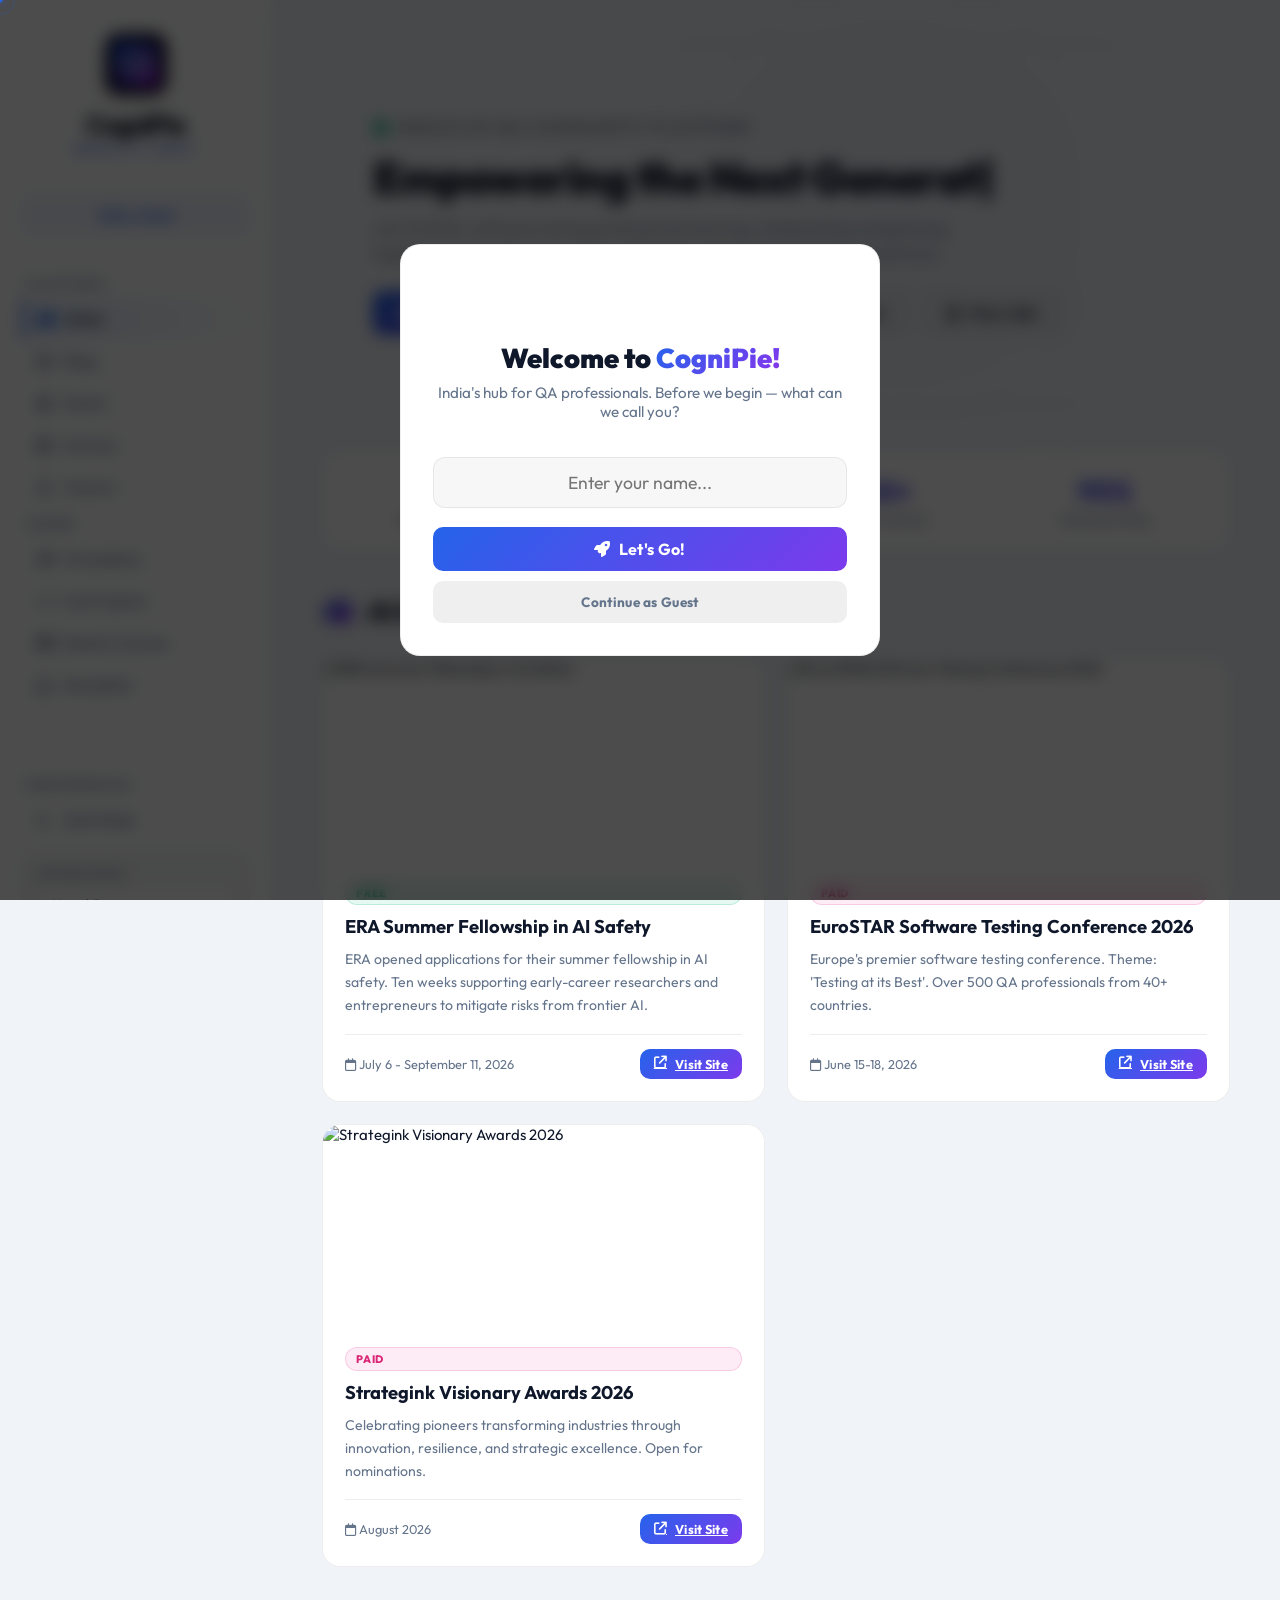
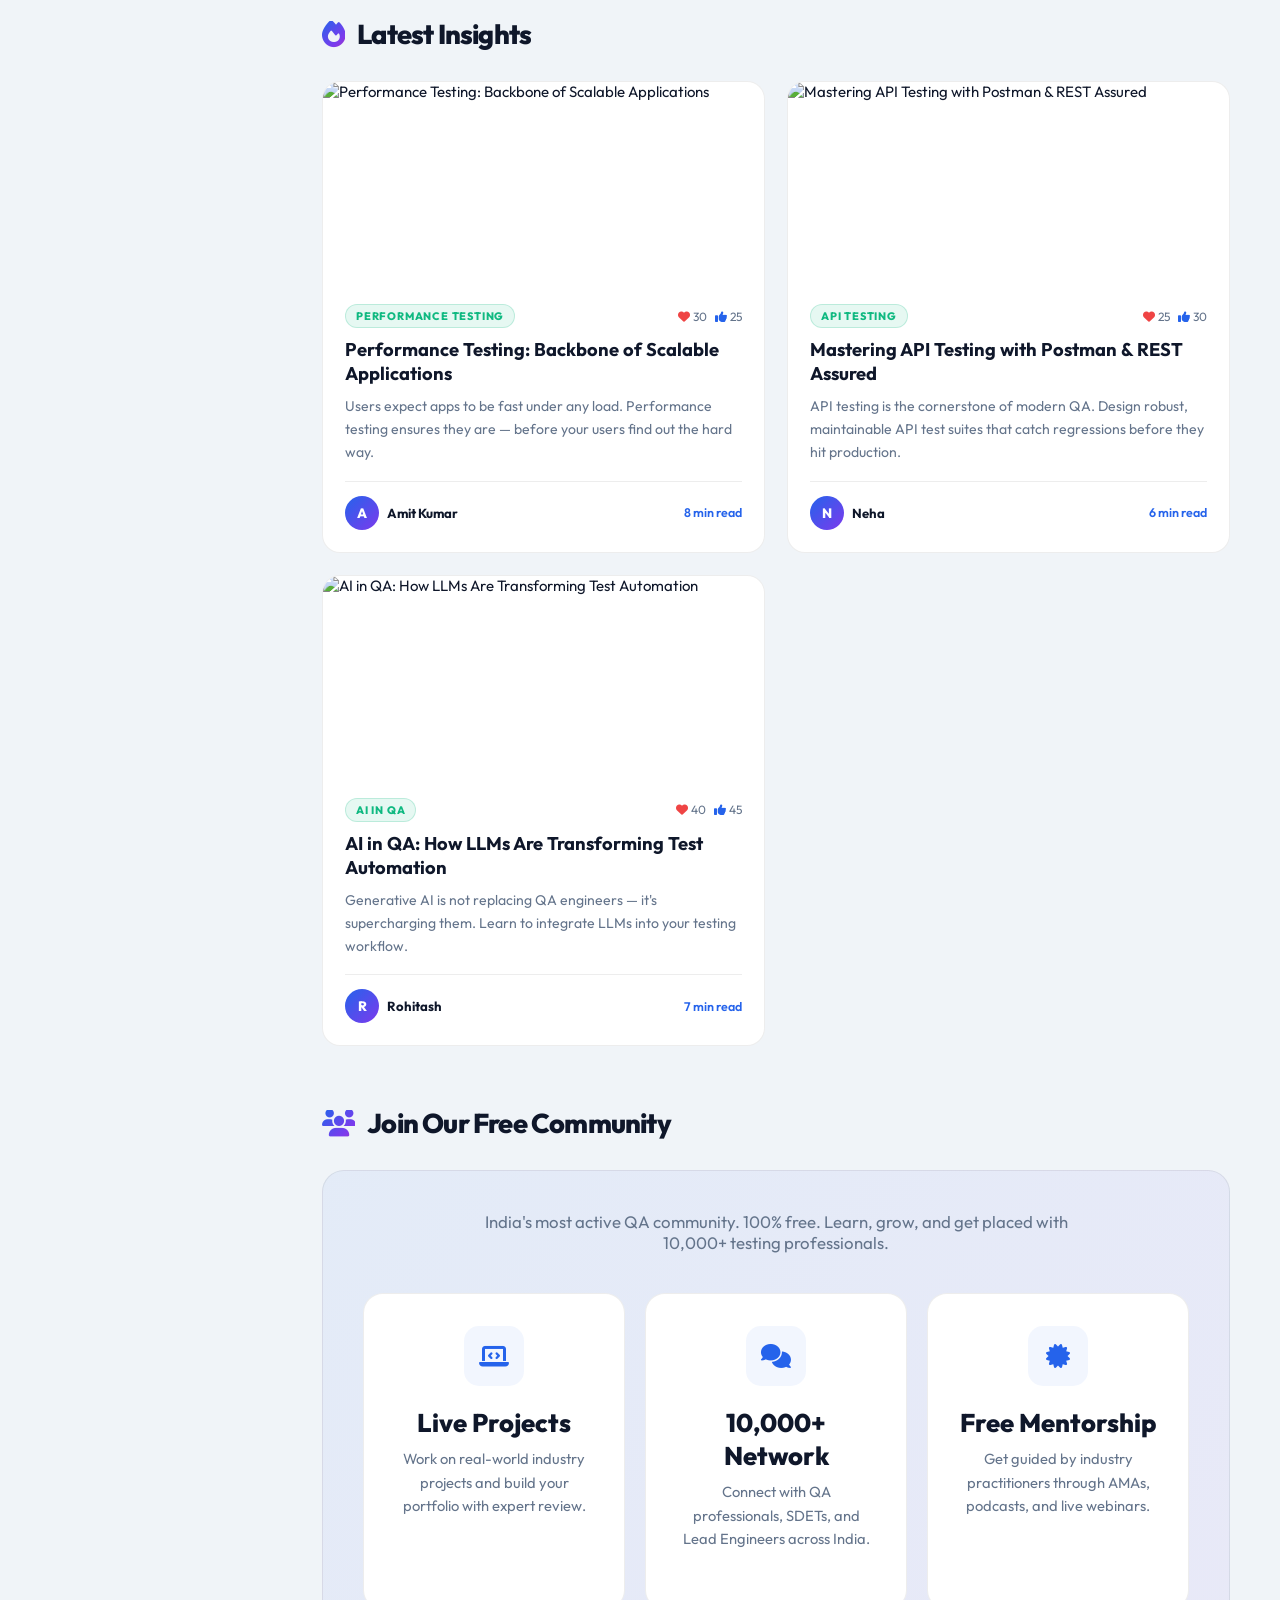
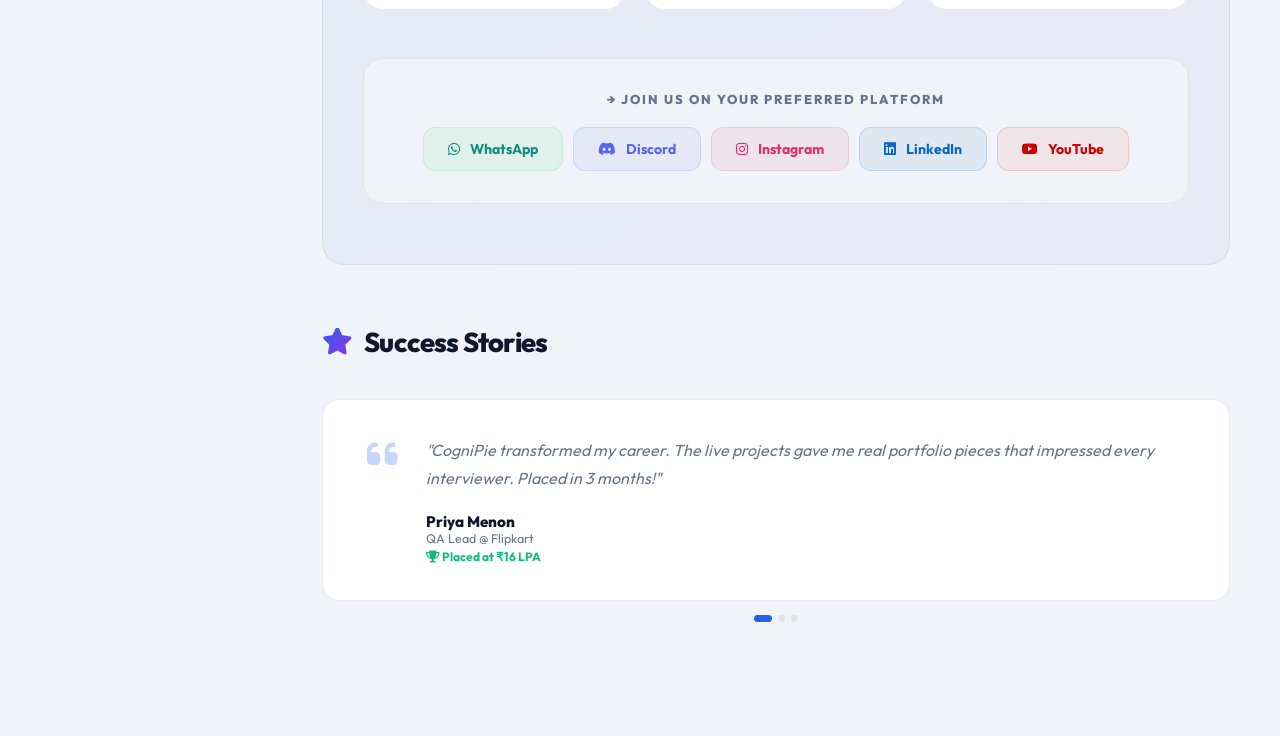
==== commit 3de27164: "cognipie major update" ====
--- a/index.html
+++ b/index.html
@@ -1,203 +1,429 @@
 <!DOCTYPE html>
 <html lang="en" data-theme="light">
 <head>
-    <meta charset="UTF-8">
-    <meta name="viewport" content="width=device-width, initial-scale=1.0">
-    <title>CogniPie | The Premium Evolution</title>
-    
-    <!-- Favicons -->
-    <link rel="icon" type="image/png" href="assets/icons/favicon-32x32.png" sizes="32x32">
-    <link rel="icon" type="image/png" href="assets/icons/favicon-16x16.png" sizes="16x16">
-    <link rel="shortcut icon" href="assets/icons/favicon.ico">
-
-    <!-- Fonts -->
-    <link href="https://fonts.googleapis.com/css2?family=Outfit:wght@300;400;500;600;700;800;900&display=swap" rel="stylesheet">
-    <link rel="stylesheet" href="https://cdnjs.cloudflare.com/ajax/libs/font-awesome/6.0.0/css/all.min.css">
-    
-    <!-- Custom Style -->
-    <link rel="stylesheet" href="assets/css/style.css">
+  <meta charset="UTF-8">
+  <meta name="viewport" content="width=device-width, initial-scale=1.0">
+  <title>CogniPie | Hub for QA Professionals</title>
+  <meta name="description" content="CogniPie is India's premier community platform for QA professionals. Learn Software Testing, Test Automation, API Testing, Performance Testing and grow your QA career.">
+  <meta name="keywords" content="Software Testing, Test Automation, QA Careers, API Testing, Performance Testing, QA Community, SDET, Quality Assurance India">
+  <link rel="icon" type="image/png" href="assets/icons/favicon-new.png" sizes="32x32">
+  <link rel="shortcut icon" href="assets/icons/favicon-new.png">
+  <link href="https://fonts.googleapis.com/css2?family=Outfit:wght@300;400;500;600;700;800;900&display=swap" rel="stylesheet">
+  <link rel="stylesheet" href="https://cdnjs.cloudflare.com/ajax/libs/font-awesome/6.5.0/css/all.min.css">
+  <link rel="stylesheet" href="assets/css/style.css">
 </head>
 <body>
 
-    <div class="cursor-dot" id="cursorDot"></div>
-    <div class="cursor-ring" id="cursorRing"></div>
-
-    <nav>
-        <div class="logo"><img src="assets/images/logo.png" alt="CogniPie Logo" style="height:32px; border-radius:8px;"> CogniPie</div>
-
-        <span class="nav-label">Explore</span>
-        <button class="nav-btn active" id="nav-discover" onclick="switchTab('discover', this)"><i class="fa-solid fa-layer-group"></i> <span>Discover</span></button>
-        <button class="nav-btn" id="nav-academy" onclick="switchTab('academy', this)"><i class="fa-solid fa-vr-cardboard"></i> <span>Academy</span></button>
-        <button class="nav-btn" id="nav-workspace" onclick="switchTab('workspace', this)"><i class="fa-solid fa-code"></i> <span>Workspace</span></button>
-
-        <span class="nav-label" id="adminLabel" style="display:none;">System</span>
-        <div id="adminSub" style="display:none;">
-            <button class="nav-btn" id="nav-admin" onclick="switchTab('admin-hub', this)"><i class="fa-solid fa-microchip"></i> <span>Command Center</span></button>
-        </div>
-
-        <span class="nav-label" style="margin-top: auto;">Preferences</span>
-        <button class="nav-btn" id="themeToggleBtn" onclick="toggleTheme()" style="margin-bottom: 20px;">
-            <i class="fa-solid fa-moon"></i> <span>Dark Mode</span>
-        </button>
-
-        <div class="identity-box">
-            <label>Persona Sync</label>
-            <input type="text" id="usernameInput" value="CogniPie_Creator" onchange="render()" placeholder="Username">
-            <label>Access Matrix</label>
-            <select id="roleSelect" onchange="toggleAdminView()">
-                <option value="guest">User / Creator</option>
-                <option value="admin">Root / Admin</option>
-            </select>
-        </div>
-    </nav>
-
-    <main>
-        <div id="discover" class="section active">
-            <div class="hero animate-up">
-                <div class="hero-bg"></div>
-                <div class="hero-content">
-                    <h2>The Future of <br><span class="text-gradient">Intelligent Innovation.</span></h2>
-                    <p>Elevate your strategy. Master cognitive engineering, AI-driven automation, and next-gen tech in the most premium professional network.</p>
-                </div>
-            </div>
-            
-            <h2 class="section-header animate-up" style="animation-delay: 0.1s;"><i class="fa-solid fa-sparkles text-gradient"></i> Trending Insights</h2>
-            <div class="bento-grid animate-up" id="feedContainer" style="margin-bottom: 60px; animation-delay: 0.2s;"></div>
-
-            <h2 class="section-header animate-up" style="animation-delay: 0.3s; font-size: 1.8rem;"><i class="fa-solid fa-location-crosshairs" style="color: var(--accent-3);"></i> Industry Hubs</h2>
-            <div class="bento-grid animate-up" id="eventsContainer" style="margin-bottom: 80px; animation-delay: 0.4s;"></div>
-
-            <div class="glass-panel animate-up" style="animation-delay: 0.5s;">
-                <div class="contact-grid">
-                    <div class="contact-info">
-                        <h3 style="font-size: 2rem; margin-bottom: 15px; font-weight: 800; color: var(--text-main)"><span class="text-gradient">Connect with CogniPie.</span></h3>
-                        <p>Interested in our programs, need partnership access, or want to report a system anomaly? Our network is ready to assist.</p>
-                        
-                        <div class="contact-method">
-                            <div class="contact-icon"><i class="fa-solid fa-envelope-open-text"></i></div>
-                            <div>
-                                <strong style="display:block; color:var(--text-main); font-size:1.1rem;">Direct Line</strong>
-                                <span style="color:var(--text-muted); font-size:0.9rem;">hello@cognipie.com</span>
-                            </div>
-                        </div>
-                        <div class="contact-method">
-                            <div class="contact-icon"><i class="fa-solid fa-satellite-dish"></i></div>
-                            <div>
-                                <strong style="display:block; color:var(--text-main); font-size:1.1rem;">Global Hub</strong>
-                                <span style="color:var(--text-muted); font-size:0.9rem;">Bengaluru HQ, India</span>
-                            </div>
-                        </div>
-                    </div>
-                    
-                    <div style="background: var(--input-bg); padding: 30px; border-radius: 20px; border: 1px solid var(--border-light);">
-                        <div style="display: grid; grid-template-columns: 1fr 1fr; gap: 15px;">
-                            <input type="text" placeholder="Your Alias" style="margin: 0;">
-                            <input type="email" placeholder="Commlink (Email)" style="margin: 0;">
-                        </div>
-                        <select style="margin: 15px 0;">
-                            <option>Query: Academy Enrollment</option>
-                            <option>Query: Strategic Partnership</option>
-                            <option>Report: System Bug</option>
-                            <option>Query: General Networking</option>
-                        </select>
-                        <textarea rows="4" placeholder="Your message here..." style="margin-top: 0;"></textarea>
-                        <button class="btn btn-gradient" style="width: 100%; margin-top: 10px;" onclick="alert('Your transmission has been received at CogniPie HQ.')">Send Message <i class="fa-solid fa-paper-plane"></i></button>
-                    </div>
-                </div>
-            </div>
-        </div>
-
-        <div id="read-view" class="section">
-            <button class="btn btn-secondary" style="margin-bottom: 40px;" onclick="closeReader()"><i class="fa-solid fa-arrow-left"></i> Return</button>
-            <div class="reader-pane animate-up">
-                <h1 class="reader-title" id="readTitle">Article Title</h1>
-                <div style="display: flex; align-items: center; gap: 20px; margin-bottom: 50px; padding-bottom: 40px; border-bottom: 1px solid var(--border-light);">
-                    <div class="author-av" id="readAvatarInitials" style="width: 55px; height: 55px; font-size: 1.5rem;">C</div>
-                    <div>
-                        <div style="font-weight: 700; color: var(--text-main); font-size: 1.2rem; letter-spacing: 0.5px;" id="readAuthor">Username</div>
-                        <div style="font-size: 0.95rem; color: var(--accent-1); text-transform: uppercase; letter-spacing: 1px; margin-top: 4px;">Verified Expert</div>
-                    </div>
-                </div>
-                <div class="reader-content" id="readContent"></div>
-            </div>
-        </div>
-
-        <div id="academy" class="section">
-            <div class="hero animate-up">
-                <div class="hero-bg" style="background-image: url('https://images.unsplash.com/photo-1550751827-4bd374c3f58b?q=80&w=2564'); mix-blend-mode: overlay;"></div>
-                <div class="hero-content">
-                    <h2>CogniPie <span class="text-gradient">Academy.</span></h2>
-                    <p>Cinematic, immersive learning paths designed to push your boundaries in AI, engineering, and digital transformation.</p>
-                </div>
-            </div>
-            <div class="bento-grid animate-up" id="coursesContainer" style="animation-delay: 0.1s;"></div>
-        </div>
-
-        <div id="course-view" class="section">
-            <button class="btn btn-secondary" style="margin-bottom: 40px;" onclick="closeCourse()"><i class="fa-solid fa-arrow-left"></i> Return to Academy</button>
-            <div class="reader-pane animate-up">
-                <span class="badge bg-approved" style="margin-bottom: 20px; display: inline-block; color: var(--accent-1); border-color: var(--accent-1); background: rgba(59,130,246,0.1);">Mastery Track</span>
-                <h1 class="reader-title" id="courseTitleView">Course Title</h1>
-                <p style="font-size: 1.3rem; color: var(--text-muted); margin-bottom: 40px; line-height: 1.7; font-weight: 400;" id="courseDescView">Course summary.</p>
-                <div style="background: var(--input-bg); padding: 40px; border-radius: 24px; border: 1px solid var(--border-light);">
-                    <h3 style="margin-bottom: 25px; color: var(--text-main); font-size: 1.5rem;"><i class="fa-solid fa-layer-group text-gradient"></i> Curriculum Modules</h3>
-                    <ul style="margin-left: 20px; color: var(--text-muted); line-height: 2.2; font-size: 1.15rem; font-weight: 400;" id="courseSyllabusView"></ul>
-                </div>
-                <button class="btn btn-gradient" style="margin-top: 40px; width: 100%; padding: 20px; font-size: 1.2rem;" onclick="alert('Registration complete. Welcome to the CogniPie Academy.')">Enroll Now <i class="fa-solid fa-lock-open"></i></button>
-            </div>
-        </div>
-
-        <div id="workspace" class="section">
-            <h2 class="section-header animate-up"><i class="fa-solid fa-terminal text-gradient"></i> Creator Workspace</h2>
-            
-            <div style="display: grid; grid-template-columns: 1fr 1.2fr; gap: 50px; align-items: start;" class="animate-up" style="animation-delay: 0.1s;">
-                <div style="position: sticky; top: 50px;">
-                    <div style="background: var(--bg-surface); padding: 40px; border-radius: 30px; border: 1px solid var(--border-light);">
-                        <h3 id="formTitle" style="margin-bottom: 25px; font-size: 1.8rem;">New Draft</h3>
-                        <input type="hidden" id="editId">
-                        <input type="text" id="postTitle" placeholder="Title for your insight">
-                        <textarea id="postContent" rows="14" placeholder="Share your knowledge with the CogniPie community..."></textarea>
-                        <div style="display:flex; flex-direction: column; gap:15px; margin-top: 10px;">
-                            <button class="btn btn-primary" style="width: 100%" onclick="handleSave('pending')">Publish to Network</button>
-                            <button class="btn btn-secondary" style="width: 100%" onclick="handleSave('draft')">Save Draft</button>
-                        </div>
-                    </div>
-                </div>
-
-                <div>
-                    <h3 style="margin-bottom: 30px; color: var(--text-main); font-size: 1.8rem;">Your Contributions</h3>
-                    <div id="myBlogsContainer" style="display: flex; flex-direction: column; gap: 25px;"></div>
-                </div>
-            </div>
-        </div>
-
-        <div id="admin-hub" class="section">
-            <h2 class="section-header animate-up"><i class="fa-solid fa-server" style="color: var(--accent-3);"></i> System Admin</h2>
-            
-            <div style="display: grid; grid-template-columns: repeat(3, 1fr); gap: 30px; margin-bottom: 60px;" class="animate-up" style="animation-delay: 0.1s;">
-                <div style="background: var(--bg-surface); padding: 40px; border-radius: 24px; border: 1px solid var(--border-light); position: relative; overflow: hidden;">
-                    <div style="position:absolute; top:0; left:0; width:100%; height:4px; background: var(--success);"></div>
-                    <h4 style="color:var(--text-muted); font-size:0.9rem; text-transform:uppercase; letter-spacing: 2px;">Published</h4>
-                    <div style="font-size:3.5rem; font-weight:900; margin-top:10px;" id="statApproved">0</div>
-                </div>
-                <div style="background: var(--bg-surface); padding: 40px; border-radius: 24px; border: 1px solid var(--border-light); position: relative; overflow: hidden;">
-                    <div style="position:absolute; top:0; left:0; width:100%; height:4px; background: var(--accent-1);"></div>
-                    <h4 style="color:var(--text-muted); font-size:0.9rem; text-transform:uppercase; letter-spacing: 2px;">Review Queue</h4>
-                    <div style="font-size:3.5rem; font-weight:900; margin-top:10px;" id="statPending">0</div>
-                </div>
-                <div style="background: var(--bg-surface); padding: 40px; border-radius: 24px; border: 1px solid var(--border-light); position: relative; overflow: hidden;">
-                    <div style="position:absolute; top:0; left:0; width:100%; height:4px; background: var(--accent-3);"></div>
-                    <h4 style="color:var(--text-muted); font-size:0.9rem; text-transform:uppercase; letter-spacing: 2px;">Feedback Required</h4>
-                    <div style="font-size:3.5rem; font-weight:900; margin-top:10px;" id="statRejected">0</div>
-                </div>
-            </div>
-
-            <h3 style="margin-bottom: 30px; font-size: 1.8rem; color: var(--text-main);">Review Submissions</h3>
-            <div class="bento-grid animate-up" id="adminQueueContainer" style="animation-delay: 0.2s;"></div>
-        </div>
-    </main>
-
-    <!-- External Script -->
-    <script src="assets/js/script.js"></script>
+<div class="cursor-dot" id="cursorDot"></div>
+<div class="cursor-ring" id="cursorRing"></div>
+
+<!-- ── HAMBURGER ── -->
+<button class="hamburger" id="hamburger" onclick="toggleSidebar()" aria-label="Menu">
+  <i class="fa-solid fa-bars"></i>
+</button>
+
+<!-- ── SIDEBAR ── -->
+<nav id="sidebar">
+  <div class="logo-container">
+    <div class="logo-icon">
+      <img src="assets/icons/favicon-new.png" alt="CogniPie Icon">
+    </div>
+    <div class="logo-text">
+      CogniPie
+      <span>Quality First</span>
+    </div>
+  </div>
+
+  <!-- Greeting -->
+  <div class="user-greeting" id="userGreeting">Hello, Guest</div>
+
+
+  <p class="nav-label">Platform</p>
+  <button class="nav-btn active" id="nav-home"        onclick="switchTab('home',this)"><i class="fa-solid fa-house"></i>           <span>Home</span></button>
+  <button class="nav-btn"        id="nav-blogs"       onclick="switchTab('blogs',this)"><i class="fa-solid fa-newspaper"></i>       <span>Blogs</span></button>
+  <button class="nav-btn"        id="nav-events"      onclick="switchTab('events',this)"><i class="fa-solid fa-calendar-days"></i>   <span>Events</span></button>
+  <button class="nav-btn"        id="nav-services"    onclick="switchTab('services',this)"><i class="fa-solid fa-briefcase"></i>       <span>Services</span></button>
+  <button class="nav-btn"        id="nav-careers"     onclick="switchTab('careers',this)"><i class="fa-solid fa-user-tie"></i>        <span>Careers</span></button>
+
+  <p class="nav-label" style="margin-top:8px;">Learn</p>
+  <button class="nav-btn" id="nav-academy"     onclick="switchTab('academy',this)"><i class="fa-solid fa-graduation-cap"></i>  <span>AI Academy</span></button>
+  <button class="nav-btn" id="nav-projects"   onclick="switchTab('projects',this)"><i class="fa-solid fa-code"></i>            <span>Live Projects</span></button>
+  <button class="nav-btn" id="nav-books"      onclick="switchTab('books',this)"><i class="fa-solid fa-book-open"></i>       <span>Books &amp; Courses</span></button>
+  <button class="nav-btn" id="nav-newsletters"onclick="switchTab('newsletters',this)"><i class="fa-solid fa-envelope-open-text"></i><span>Newsletter</span></button>
+
+  <div id="admin-section" style="display:none;">
+    <span class="nav-label">System</span>
+    <button class="nav-btn" id="nav-admin" onclick="switchTab('admin-hub',this)"><i class="fa-solid fa-microchip"></i><span>Admin</span></button>
+  </div>
+
+  <div class="sidebar-footer">
+    <span class="nav-label">Preferences</span>
+    <button class="nav-btn" id="themeToggleBtn" onclick="toggleTheme()" style="margin-bottom:12px;">
+      <i class="fa-solid fa-moon"></i> <span>Dark Mode</span>
+    </button>
+    
+    <div class="identity-box" style="margin-bottom:20px;">
+      <label>Access Level</label>
+      <select id="roleSelect" onchange="toggleAdminView()">
+        <option value="guest">User / Creator</option>
+        <option value="admin">Root / Admin</option>
+      </select>
+    </div>
+
+    <span class="nav-label">Socials</span>
+    <div class="social-links">
+      <a href="https://chat.whatsapp.com/" target="_blank" class="social-btn whatsapp" title="WhatsApp"><i class="fa-brands fa-whatsapp"></i></a>
+      <a href="https://discord.gg/" target="_blank" class="social-btn discord" title="Discord"><i class="fa-brands fa-discord"></i></a>
+      <a href="https://linkedin.com/company/cognipie" target="_blank" class="social-btn linkedin" title="LinkedIn"><i class="fa-brands fa-linkedin"></i></a>
+      <a href="https://youtube.com/@cognipie" target="_blank" class="social-btn youtube" title="YouTube"><i class="fa-brands fa-youtube"></i></a>
+    </div>
+
+    <div class="legal-links">
+      <a href="privacy.html" class="legal-link">Privacy</a>
+      <a href="terms.html" class="legal-link">Terms</a>
+      <a href="mailto:hello@cognipie.com" class="legal-link">Contact</a>
+    </div>
+  </div>
+</nav>
+<div class="sidebar-overlay" id="sidebarOverlay" onclick="toggleSidebar()"></div>
+
+<!-- ══════════ MAIN ══════════ -->
+<main>
+
+  <!-- ── HOME ── -->
+  <div id="home" class="section active">
+    <div class="hero animate-up">
+      <div class="hero-bg" style="background-image:url('https://images.unsplash.com/photo-1516259762381-22954d7d3ad2?q=80&w=2564&auto=format&fit=crop');"></div>
+      <div class="hero-content">
+        <p class="hero-eyebrow"><i class="fa-solid fa-circle-dot" style="color:var(--success);"></i> India's #1 QA Community Platform</p>
+        <h1><span id="typingText"></span><span class="cursor-blink">|</span></h1>
+        <p>Join 10,000+ software testing professionals learning, collaborating, and growing together. Master Test Automation, API Testing, Performance Testing, and more.</p>
+        <div style="display:flex;gap:12px;flex-wrap:wrap;margin-top:24px;">
+          <button class="btn btn-gradient" onclick="switchTab('blogs',document.getElementById('nav-blogs'))"><i class="fa-solid fa-newspaper"></i> Read Blogs</button>
+          <button class="btn btn-secondary" onclick="switchTab('events',document.getElementById('nav-events'))"><i class="fa-solid fa-calendar-days"></i> AI & QA Events</button>
+          <button class="btn btn-secondary" onclick="switchTab('books',document.getElementById('nav-books'))"><i class="fa-solid fa-graduation-cap"></i> Explore Courses</button>
+          <button class="btn btn-secondary" onclick="switchTab('careers',document.getElementById('nav-careers'))"><i class="fa-solid fa-user-tie"></i> View Jobs</button>
+        </div>
+      </div>
+    </div>
+
+    <div class="stat-bar animate-up" style="animation-delay:.1s;">
+      <div class="stat-item"><span class="stat-num">10K+</span><span class="stat-label">QA Professionals</span></div>
+      <div class="stat-item"><span class="stat-num">200+</span><span class="stat-label">Expert Blogs</span></div>
+      <div class="stat-item"><span class="stat-num">50+</span><span class="stat-label">Events Hosted</span></div>
+      <div class="stat-item"><span class="stat-num">95%</span><span class="stat-label">Placement Rate</span></div>
+    </div>
+
+    <h2 class="section-header animate-up" style="animation-delay:.2s;"><i class="fa-solid fa-robot text-gradient"></i> AI & QA Featured Events</h2>
+    <div class="bento-grid animate-up" id="homeEvents" style="margin-bottom:50px;animation-delay:.25s;"></div>
+
+    <h2 class="section-header animate-up" style="animation-delay:.3s;"><i class="fa-solid fa-fire text-gradient"></i> Latest Insights</h2>
+    <div class="bento-grid animate-up" id="homeBlogs" style="margin-bottom:50px;animation-delay:.35s;"></div>
+
+    <h2 class="section-header animate-up" style="margin-top:60px;animation-delay:.4s;"><i class="fa-solid fa-users text-gradient"></i> Join Our Free Community</h2>
+    <div class="community-hub animate-up" style="animation-delay:.45s;">
+      <p style="font-size:1.05rem;color:var(--text-muted);margin-bottom:34px;max-width:640px;margin-left:auto;margin-right:auto;">India's most active QA community. 100% free. Learn, grow, and get placed with 10,000+ testing professionals.</p>
+
+      <div class="benefit-grid" style="margin-bottom:48px;grid-template-columns:repeat(auto-fit,minmax(250px,1fr));gap:20px;">
+        <div class="benefit-card">
+          <div class="benefit-icon"><i class="fa-solid fa-laptop-code"></i></div>
+          <h3>Live Projects</h3>
+          <p>Work on real-world industry projects and build your portfolio with expert review.</p>
+        </div>
+        <div class="benefit-card">
+          <div class="benefit-icon"><i class="fa-solid fa-comments"></i></div>
+          <h3>10,000+ Network</h3>
+          <p>Connect with QA professionals, SDETs, and Lead Engineers across India.</p>
+        </div>
+        <div class="benefit-card">
+          <div class="benefit-icon"><i class="fa-solid fa-certificate"></i></div>
+          <h3>Free Mentorship</h3>
+          <p>Get guided by industry practitioners through AMAs, podcasts, and live webinars.</p>
+        </div>
+      </div>
+
+      <div style="background:var(--bg-base);border:1px solid var(--border-light);border-radius:20px;padding:32px 24px;margin-bottom:20px;">
+        <p style="font-size:.8rem;font-weight:800;text-transform:uppercase;letter-spacing:2px;color:var(--text-muted);margin-bottom:20px;">→ Join us on your preferred platform</p>
+        <div class="community-links">
+          <a href="https://chat.whatsapp.com/" target="_blank" class="comm-btn whatsapp"><i class="fa-brands fa-whatsapp"></i> WhatsApp</a>
+          <a href="https://discord.gg/" target="_blank" class="comm-btn discord"><i class="fa-brands fa-discord"></i> Discord</a>
+          <a href="https://instagram.com/cognipie" target="_blank" class="comm-btn instagram"><i class="fa-brands fa-instagram"></i> Instagram</a>
+          <a href="https://linkedin.com/company/cognipie" target="_blank" class="comm-btn linkedin"><i class="fa-brands fa-linkedin"></i> LinkedIn</a>
+          <a href="https://youtube.com/@cognipie" target="_blank" class="comm-btn youtube"><i class="fa-brands fa-youtube"></i> YouTube</a>
+        </div>
+      </div>
+    </div>
+
+    <h2 class="section-header animate-up" style="margin-top:60px;animation-delay:.5s;"><i class="fa-solid fa-star text-gradient"></i> Success Stories</h2>
+    <div class="testimonial-slider animate-up" style="animation-delay:.55s;margin-bottom:60px;padding:10px 0;">
+      <div class="testimonial-track" id="testimonialTrack"></div>
+      <div class="slider-dots" id="sliderDots"></div>
+    </div>
+  </div>
+
+  <!-- ── BLOG READER ── -->
+  <div id="read-view" class="section">
+    <button class="btn btn-secondary" style="margin-bottom:32px;" onclick="closeReader()"><i class="fa-solid fa-arrow-left"></i> Back</button>
+    <div class="reader-pane animate-up">
+      <div id="readMeta" style="margin-bottom:16px;display:flex;gap:8px;flex-wrap:wrap;"></div>
+      <h1 class="reader-title" id="readTitle"></h1>
+      <div style="display:flex;align-items:center;gap:16px;margin-bottom:36px;padding-bottom:28px;border-bottom:1px solid var(--border-light);">
+        <div class="author-av" id="readAvatarInitials" style="width:48px;height:48px;font-size:1.3rem;"></div>
+        <div>
+          <div style="font-weight:700;color:var(--text-main);font-size:1rem;" id="readAuthor"></div>
+          <div style="font-size:.82rem;color:var(--accent-1);" id="readRole"></div>
+          <div style="font-size:.82rem;color:var(--text-muted);" id="readDate"></div>
+        </div>
+      </div>
+      <div class="reader-content" id="readContent"></div>
+    </div>
+  </div>
+
+  <!-- ── BLOGS ── -->
+  <div id="blogs" class="section">
+    <div class="hero animate-up" style="min-height:240px;padding:50px 50px;">
+      <div class="hero-bg" style="background-image:url('https://images.unsplash.com/photo-1499750310107-5fef28a66643?q=80&w=2564&auto=format&fit=crop');"></div>
+      <div class="hero-content">
+        <h1>QA <span class="text-gradient">Insights & Blogs</span></h1>
+        <p>Expert articles on Software Testing, Automation, API Testing, AI in QA — written by practitioners.</p>
+      </div>
+    </div>
+    <div class="filter-bar animate-up" style="animation-delay:.1s;">
+      <div class="search-wrap"><i class="fa-solid fa-magnifying-glass"></i><input type="text" id="blogSearch" placeholder="Search blogs..." oninput="filterBlogs()" style="margin:0;border:none;background:transparent;padding:0 10px;"></div>
+      <div class="filter-tags" id="blogFilters"></div>
+      <button class="btn btn-gradient" style="padding:12px 20px;font-size:.9rem;" onclick="showGuestModal()"><i class="fa-solid fa-pen-nib"></i> Write a Blog</button>
+    </div>
+    <div class="bento-grid animate-up" id="blogContainer" style="animation-delay:.2s;"></div>
+  </div>
+
+  <!-- ── EVENTS ── -->
+  <div id="events" class="section">
+    <div class="hero animate-up" style="min-height:240px;padding:50px;">
+      <div class="hero-bg" style="background-image:url('https://images.unsplash.com/photo-1540575467063-178a50c2df87?q=80&w=2564&auto=format&fit=crop');"></div>
+      <div class="hero-content">
+        <h1>QA <span class="text-gradient">Events & Webinars</span></h1>
+        <p>Webinars, workshops, hackathons, and conferences — register, learn, and network.</p>
+        <div style="display:flex;gap:10px;flex-wrap:wrap;margin-top:20px;">
+          <a href="https://chat.whatsapp.com/" target="_blank" class="btn btn-gradient"><i class="fa-brands fa-whatsapp"></i> WhatsApp</a>
+          <a href="https://discord.gg/" target="_blank" class="btn btn-secondary"><i class="fa-brands fa-discord"></i> Discord</a>
+        </div>
+      </div>
+    </div>
+    <div class="animate-up" id="eventsTimeline" style="animation-delay:.2s;"></div>
+  </div>
+
+  <!-- ── SERVICES ── -->
+  <div id="services" class="section">
+    <div class="hero animate-up" style="min-height:240px;padding:50px;">
+      <div class="hero-bg" style="background-image:url('https://images.unsplash.com/photo-1573164713988-8665fc963095?q=80&w=2564&auto=format&fit=crop');"></div>
+      <div class="hero-content">
+        <h1>QA <span class="text-gradient">Professional Services</span></h1>
+        <p>Enterprise-grade quality engineering services from expert QA consultants.</p>
+      </div>
+    </div>
+    <div class="bento-grid animate-up" id="servicesContainer" style="animation-delay:.2s;"></div>
+  </div>
+
+  <!-- ── CAREERS ── -->
+  <div id="careers" class="section">
+    <div class="hero animate-up" style="min-height:240px;padding:50px;">
+      <div class="hero-bg" style="background-image:url('https://images.unsplash.com/photo-1521737604893-d14cc237f11d?q=80&w=2564&auto=format&fit=crop');"></div>
+      <div class="hero-content">
+        <h1>QA <span class="text-gradient">Career Opportunities</span></h1>
+        <p>Hand-curated job listings for QA professionals from freshers to lead engineers.</p>
+      </div>
+    </div>
+    <div class="animate-up" id="careersContainer" style="animation-delay:.2s;"></div>
+  </div>
+
+  <!-- ── AI ACADEMY ── -->
+  <div id="academy" class="section">
+    <div class="hero animate-up" style="min-height:260px;padding:50px;">
+      <div class="hero-bg" style="background-image:url('https://images.unsplash.com/photo-1509062522246-3755977927d7?q=80&w=2564&auto=format&fit=crop');"></div>
+      <div class="hero-content">
+        <p class="hero-eyebrow"><i class="fa-solid fa-graduation-cap"></i> CogniPie AI Academy</p>
+        <h1>Learn <span class="text-gradient">with Us.</span></h1>
+        <p>Live instructor-led courses, webinars, and workshops. Industry experts. Real projects. Real results.</p>
+        <a href="https://workshop.cognipie.com" target="_blank" class="btn btn-gradient" style="margin-top:20px;display:inline-flex;">
+          <i class="fa-solid fa-video"></i> Join Live Workshop → workshop.cognipie.com
+        </a>
+      </div>
+    </div>
+    <div style="background:rgba(239,68,68,.05);border:1px solid rgba(239,68,68,.12);border-radius:14px;padding:16px 20px;margin:28px 0;font-size:.9rem;color:var(--text-muted);" class="animate-up">
+      <i class="fa-solid fa-video-slash" style="color:var(--danger);"></i>
+      <strong style="color:var(--text-main);">We teach live — no recordings.</strong>
+      All Academy courses are delivered live to ensure maximum interaction and real-time doubt clearing.
+    </div>
+    <div class="bento-grid animate-up" id="academyContainer" style="animation-delay:.2s;"></div>
+  </div>
+
+  <!-- ── LIVE PROJECTS ── -->
+  <div id="projects" class="section">
+    <h2 class="section-header animate-up"><i class="fa-solid fa-terminal text-gradient"></i> Live QA Projects</h2>
+    <p style="color:var(--text-muted);font-size:1rem;margin-bottom:36px;">Build your portfolio with real-world QA projects. Submit bug reports and test cases for senior engineer review.</p>
+    <div class="bento-grid animate-up" id="projectsContainer" style="animation-delay:.1s;margin-bottom:60px;"></div>
+
+    <h2 class="section-header animate-up" style="animation-delay:.2s;"><i class="fa-brands fa-github" style="color:var(--accent-2);"></i> Open Source QA Projects</h2>
+    <p style="color:var(--text-muted);font-size:.95rem;margin-bottom:28px;">Contribute to the tools you use every day. Start with a good-first-issue and build your open source profile.</p>
+    <div class="bento-grid animate-up" id="ossContainer" style="animation-delay:.25s;margin-bottom:50px;"></div>
+
+    <h2 class="section-header animate-up" style="animation-delay:.3s;"><i class="fa-solid fa-upload" style="color:var(--accent-3);"></i> Submit Your Work</h2>
+    <div class="glass-panel animate-up" style="max-width:680px;animation-delay:.35s;">
+      <form id="projectSubmitForm" onsubmit="submitProjectForm(event)">
+        <input type="text" id="projName" placeholder="Your Name" required>
+        <input type="text" id="projProject" placeholder="Project Name" required>
+        <input type="url" id="projLink" placeholder="GitHub / Bug Report URL" required>
+        <textarea id="projNotes" rows="3" placeholder="Brief summary of your work..."></textarea>
+        <button class="btn btn-gradient" type="submit" style="width:100%;"><i class="fa-solid fa-paper-plane"></i> Submit for Review</button>
+      </form>
+    </div>
+  </div>
+
+  <!-- ── BOOKS & COURSES ── -->
+  <div id="books" class="section">
+    <h2 class="section-header animate-up"><i class="fa-solid fa-book-open text-gradient"></i> Books & Courses</h2>
+    <div class="filter-tags animate-up" id="bookFilters" style="margin-bottom:36px;animation-delay:.1s;"></div>
+    <div class="bento-grid animate-up" id="booksContainer" style="animation-delay:.2s;"></div>
+  </div>
+
+  <!-- ── NEWSLETTERS ── -->
+  <div id="newsletters" class="section">
+    <div class="hero animate-up" style="min-height:240px;padding:50px;">
+      <div class="hero-bg" style="background-image:url('https://images.unsplash.com/photo-1586339949916-3e9457bef6d3?q=80&w=2564&auto=format&fit=crop');"></div>
+      <div class="hero-content">
+        <p class="hero-eyebrow"><i class="fa-solid fa-envelope-open-text"></i> Monthly QA Digest</p>
+        <h1>The QA <span class="text-gradient">Pulse</span></h1>
+        <p>Trends, tools, job market updates, and community highlights — monthly, curated by experts.</p>
+      </div>
+    </div>
+    <div class="glass-panel animate-up" style="max-width:580px;margin:0 auto 50px;text-align:center;animation-delay:.1s;">
+      <h3 style="font-size:1.5rem;font-weight:800;margin-bottom:8px;">Subscribe to The QA Pulse</h3>
+      <p style="color:var(--text-muted);margin-bottom:20px;font-size:.95rem;">Join 3,000+ QA professionals. No spam. Unsubscribe anytime.</p>
+      <form id="newsletterForm" onsubmit="subscribeNewsletter(event)" style="display:flex;gap:10px;flex-wrap:wrap;">
+        <input type="email" id="nlEmail" placeholder="your@email.com" required style="margin:0;flex:1;min-width:180px;">
+        <button class="btn btn-gradient" type="submit" style="padding:14px 20px;"><i class="fa-solid fa-paper-plane"></i> Subscribe</button>
+      </form>
+    </div>
+
+    <h2 class="section-header animate-up" style="animation-delay:.2s;"><i class="fa-solid fa-layer-group" style="color:var(--accent-3);"></i> Past Editions</h2>
+    <div class="animate-up" id="newslettersContainer" style="animation-delay:.25s;"></div>
+  </div>
+
+  <!-- ── ADMIN ── -->
+  <div id="admin-hub" class="section">
+    <h2 class="section-header animate-up"><i class="fa-solid fa-server" style="color:var(--accent-3);"></i> Admin Dashboard</h2>
+    <div style="display:grid;grid-template-columns:repeat(3,1fr);gap:24px;margin-bottom:50px;" class="animate-up">
+      <div class="stat-card"><div class="stat-bar-top" style="background:var(--success);"></div><h4>Published</h4><div id="statApproved">0</div></div>
+      <div class="stat-card"><div class="stat-bar-top" style="background:var(--accent-1);"></div><h4>Review Queue</h4><div id="statPending">0</div></div>
+      <div class="stat-card"><div class="stat-bar-top" style="background:var(--accent-3);"></div><h4>Feedback Required</h4><div id="statRejected">0</div></div>
+    </div>
+    <div class="bento-grid animate-up" id="adminQueueContainer" style="animation-delay:.2s;"></div>
+  </div>
+
+</main>
+
+<!-- ══════════ MODALS ══════════ -->
+
+<!-- WELCOME / NAME POPUP -->
+<div class="modal-overlay open" id="welcomeModal">
+  <div class="modal-box" style="max-width:480px;text-align:center;" onclick="event.stopPropagation()">
+    <div class="welcome-icon"><i class="fa-solid fa-hand-wave"></i></div>
+    <h3 style="font-size:1.7rem;font-weight:900;margin-bottom:8px;">Welcome to <span class="text-gradient">CogniPie!</span></h3>
+    <p style="color:var(--text-muted);margin-bottom:28px;font-size:.95rem;">India's hub for QA professionals. Before we begin — what can we call you?</p>
+    <input type="text" id="welcomeNameInput" placeholder="Enter your name..." style="text-align:center;font-size:1.1rem;" maxlength="32" onkeydown="if(event.key==='Enter')saveWelcomeName()">
+    <button class="btn btn-gradient" style="width:100%;margin-top:4px;font-size:1rem;" onclick="saveWelcomeName()">
+      <i class="fa-solid fa-rocket"></i> Let's Go!
+    </button>
+    <button class="btn" style="width:100%;margin-top:10px;color:var(--text-muted);font-size:.85rem;" onclick="saveWelcomeName('Guest')">Continue as Guest</button>
+  </div>
+</div>
+
+<!-- NEWSLETTER EDITION MODAL -->
+<div class="modal-overlay" id="nlModal" onclick="closeModal('nlModal')">
+  <div class="modal-box" style="max-width:700px;max-height:85vh;overflow-y:auto;" onclick="event.stopPropagation()">
+    <button class="modal-close" onclick="closeModal('nlModal')"><i class="fa-solid fa-xmark"></i></button>
+    <div id="nlModalContent"></div>
+  </div>
+</div>
+
+<!-- GUEST BLOG MODAL -->
+<div class="modal-overlay" id="guestModal" onclick="closeModal('guestModal')">
+  <div class="modal-box" style="max-width:500px;" onclick="event.stopPropagation()">
+    <button class="modal-close" onclick="closeModal('guestModal')"><i class="fa-solid fa-xmark"></i></button>
+    <div style="text-align:center;margin-bottom:24px;">
+      <div class="modal-icon-box" style="background:linear-gradient(135deg,var(--accent-1),var(--accent-2));"><i class="fa-solid fa-pen-nib"></i></div>
+      <h3 style="font-size:1.5rem;font-weight:800;">Write for CogniPie</h3>
+      <p style="color:var(--text-muted);margin-top:8px;font-size:.9rem;">We are accepting guest posts from QA professionals!</p>
+    </div>
+    <div class="glass-panel" style="text-align:center;padding:24px;">
+      <p style="margin-bottom:14px;font-size:.9rem;">Send your draft to:</p>
+      <a href="mailto:hello@cognipie.com?subject=Guest Blog Submission" class="btn btn-gradient">
+        <i class="fa-solid fa-envelope"></i> hello@cognipie.com
+      </a>
+      <p style="color:var(--text-muted);font-size:.82rem;margin-top:12px;">Include your name, bio, and article draft. We review within 5 business days.</p>
+    </div>
+  </div>
+</div>
+
+<!-- SERVICE INQUIRY MODAL -->
+<div class="modal-overlay" id="serviceModal" onclick="closeModal('serviceModal')">
+  <div class="modal-box" onclick="event.stopPropagation()">
+    <button class="modal-close" onclick="closeModal('serviceModal')"><i class="fa-solid fa-xmark"></i></button>
+    <h3 style="font-size:1.4rem;font-weight:800;margin-bottom:4px;">Service Inquiry</h3>
+    <p style="color:var(--text-muted);margin-bottom:20px;font-size:.9rem;" id="serviceModalTitle"></p>
+    <form id="serviceInquiryForm" onsubmit="submitServiceInquiry(event)">
+      <div style="display:grid;grid-template-columns:1fr 1fr;gap:12px;">
+        <input type="text" id="siqName" placeholder="Your Name" required style="margin:0;">
+        <input type="email" id="siqEmail" placeholder="Email" required style="margin:0;">
+      </div>
+      <input type="text" id="siqCompany" placeholder="Company / Organization">
+      <textarea id="siqMessage" rows="3" placeholder="Tell us about your project..."></textarea>
+      <button class="btn btn-gradient" type="submit" style="width:100%;"><i class="fa-solid fa-paper-plane"></i> Send Inquiry</button>
+    </form>
+  </div>
+</div>
+
+<!-- JOB APPLY MODAL -->
+<div class="modal-overlay" id="applyModal" onclick="closeModal('applyModal')">
+  <div class="modal-box" onclick="event.stopPropagation()">
+    <button class="modal-close" onclick="closeModal('applyModal')"><i class="fa-solid fa-xmark"></i></button>
+    <h3 style="font-size:1.4rem;font-weight:800;margin-bottom:4px;">Apply for Role</h3>
+    <p style="color:var(--text-muted);margin-bottom:20px;font-size:.9rem;" id="applyModalTitle"></p>
+    <form id="applyJobForm" onsubmit="submitJobApplication(event)">
+      <div style="display:grid;grid-template-columns:1fr 1fr;gap:12px;">
+        <input type="text" id="aplName" placeholder="Full Name" required style="margin:0;">
+        <input type="email" id="aplEmail" placeholder="Email" required style="margin:0;">
+      </div>
+      <input type="url" id="aplResume" placeholder="Resume / Portfolio URL">
+      <textarea id="aplMessage" rows="3" placeholder="Why are you a great fit?"></textarea>
+      <button class="btn btn-gradient" type="submit" style="width:100%;"><i class="fa-solid fa-paper-plane"></i> Submit Application</button>
+    </form>
+  </div>
+</div>
+
+<!-- OSS CONTRIBUTE MODAL -->
+<div class="modal-overlay" id="contributeModal" onclick="closeModal('contributeModal')">
+  <div class="modal-box" style="max-width:520px;text-align:center;" onclick="event.stopPropagation()">
+    <button class="modal-close" onclick="closeModal('contributeModal')"><i class="fa-solid fa-xmark"></i></button>
+    <div class="modal-icon-box" style="background:linear-gradient(135deg,#6366f1,#8b5cf6);margin:0 auto 20px;"><i class="fa-brands fa-github"></i></div>
+    <h3 style="font-size:1.5rem;font-weight:800;margin-bottom:8px;">Start Contributing to <span class="text-gradient" id="ossModalName"></span></h3>
+    <p style="color:var(--text-muted);margin-bottom:24px;font-size:.9rem;" id="ossModalDesc"></p>
+    <div class="contribute-steps">
+      <div class="c-step"><span class="c-num">1</span><div><strong>Fork the repo</strong><p>Click "Fork" on GitHub to create your own copy</p></div></div>
+      <div class="c-step"><span class="c-num">2</span><div><strong>Find a good first issue</strong><p>Filter by "<span id="ossModalIssue"></span>" label</p></div></div>
+      <div class="c-step"><span class="c-num">3</span><div><strong>Make your change</strong><p>Code, test, and commit with a clear message</p></div></div>
+      <div class="c-step"><span class="c-num">4</span><div><strong>Open a Pull Request</strong><p>Describe what you changed and why</p></div></div>
+    </div>
+    <a id="ossModalLink" href="#" target="_blank" class="btn btn-gradient" style="width:100%;margin-top:8px;">
+      <i class="fa-brands fa-github"></i> Open Repository on GitHub
+    </a>
+  </div>
+</div>
+
+<!-- TOAST -->
+<div class="toast" id="toast"></div>
+
+<script src="assets/js/data.js"></script>
+<script src="assets/js/script.js"></script>
 </body>
 </html>
--- a/assets/css/style.css
+++ b/assets/css/style.css
@@ -1,173 +1,362 @@
-/* --- DYNAMIC THEME VARIABLES --- */
-:root { /* Default Light Mode */
-    --sidebar-width: 300px;
-    --bg-base: #f1f5f9;          
-    --bg-surface: #ffffff;       
-    --bg-glass: rgba(255, 255, 255, 0.85);
-    
-    --accent-1: #2563eb;         
-    --accent-2: #7c3aed;         
-    --accent-3: #db2777;         
-    
-    --text-main: #0f172a;
-    --text-muted: #64748b;
-    --text-inverse: #ffffff;
-    
-    --border-light: rgba(0, 0, 0, 0.1);
-    
-    --success: #10b981;
-    --danger: #ef4444;
-    --warning: #f59e0b;
-    
-    --cursor-dot: #2563eb;
-    --cursor-ring: rgba(37, 99, 235, 0.4);
-    --input-bg: rgba(0,0,0,0.03);
-    --nav-hover: rgba(0,0,0,0.05);
-    --shadow-base: rgba(0,0,0,0.08);
-    --hero-overlay: rgba(255, 255, 255, 0.85);
+/* ═══════════════ COGNIEPIE STYLE.CSS ═══════════════ */
+
+/* ── VARIABLES ── */
+:root {
+  --sidebar-width:272px;
+  /* ── DEFAULT: LIGHT ── */
+  --bg-base:#f0f4f8; --bg-surface:#ffffff; --bg-glass:rgba(255,255,255,0.92);
+  --accent-1:#2563eb; --accent-2:#7c3aed; --accent-3:#db2777;
+  --text-main:#0f172a; --text-muted:#64748b; --text-inverse:#ffffff;
+  --border-light:rgba(0,0,0,0.07);
+  --success:#10b981; --danger:#ef4444; --warning:#f59e0b;
+  --cursor-dot:#2563eb; --cursor-ring:rgba(37,99,235,0.25);
+  --input-bg:rgba(0,0,0,0.03); --nav-hover:rgba(0,0,0,0.04);
+  --shadow-base:rgba(0,0,0,0.08); --hero-overlay:rgba(240,244,248,0.88);
 }
-
-[data-theme="dark"] { /* Dark Mode Override */
-    --bg-base: #050505;          
-    --bg-surface: #0f0f11;       
-    --bg-glass: rgba(15, 15, 17, 0.7);
-    
-    --accent-1: #3b82f6;         
-    --accent-2: #8b5cf6;         
-    --accent-3: #ec4899;         
-    
-    --text-main: #f8fafc;
-    --text-muted: #94a3b8;
-    --text-inverse: #050505;
-    
-    --border-light: rgba(255, 255, 255, 0.08);
-    
-    --cursor-dot: #ffffff;
-    --cursor-ring: rgba(255, 255, 255, 0.4);
-    --input-bg: rgba(255,255,255,0.03);
-    --nav-hover: rgba(255,255,255,0.03);
-    --shadow-base: rgba(0,0,0,0.5);
-    --hero-overlay: rgba(15, 23, 42, 0.85);
+[data-theme="dark"] {
+  --bg-base:#0f172a; --bg-surface:#1a2540; --bg-glass:rgba(10,17,40,0.9);
+  --accent-1:#3b82f6; --accent-2:#8b5cf6; --accent-3:#ec4899;
+  --text-main:#f1f5f9; --text-muted:#94a3b8; --text-inverse:#0f172a;
+  --border-light:rgba(255,255,255,0.07);
+  --cursor-dot:#3b82f6; --cursor-ring:rgba(59,130,246,0.25);
+  --input-bg:rgba(255,255,255,0.04); --nav-hover:rgba(255,255,255,0.04);
+  --shadow-base:rgba(0,0,0,0.55); --hero-overlay:rgba(10,17,40,0.86);
 }
 
-html { scroll-behavior: smooth; transition: background-color 0.4s, color 0.4s; }
-::-webkit-scrollbar { width: 6px; }
-::-webkit-scrollbar-track { background: var(--bg-base); }
-::-webkit-scrollbar-thumb { background: var(--text-muted); border-radius: 10px; }
-::-webkit-scrollbar-thumb:hover { background: var(--accent-1); }
-
-* { box-sizing: border-box; margin: 0; padding: 0; font-family: 'Outfit', sans-serif; cursor: none; transition: background-color 0.3s, border-color 0.3s, color 0.3s; }
-body { background: var(--bg-base); color: var(--text-main); display: flex; min-height: 100vh; overflow-x: hidden; }
-
-.cursor-dot { width: 6px; height: 6px; background: var(--cursor-dot); border-radius: 50%; position: fixed; pointer-events: none; z-index: 9999; transform: translate(-50%, -50%); box-shadow: 0 0 10px var(--cursor-dot); transition: background 0.2s; }
-.cursor-ring { width: 36px; height: 36px; border: 1px solid var(--cursor-ring); border-radius: 50%; position: fixed; pointer-events: none; z-index: 9998; transform: translate(-50%, -50%); transition: width 0.2s, height 0.2s, background 0.2s, border-color 0.2s; box-shadow: 0 0 20px rgba(139, 92, 246, 0.1); }
-.cursor-ring.hovered { width: 60px; height: 60px; background: var(--nav-hover); border-color: transparent; backdrop-filter: blur(2px); }
-
-@keyframes fadeUp { from { opacity: 0; transform: translateY(30px); } to { opacity: 1; transform: translateY(0); } }
-.animate-up { animation: fadeUp 0.6s cubic-bezier(0.16, 1, 0.3, 1) forwards; }
-
-.text-gradient { background: linear-gradient(135deg, var(--accent-1), var(--accent-2), var(--accent-3)); -webkit-background-clip: text; background-clip: text; -webkit-text-fill-color: transparent; background-size: 200% auto; animation: shine 4s linear infinite; }
-@keyframes shine { to { background-position: 200% center; } }
-
-nav { 
-    width: var(--sidebar-width); background: var(--bg-glass); backdrop-filter: blur(20px); -webkit-backdrop-filter: blur(20px);
-    border-right: 1px solid var(--border-light); color: var(--text-main); height: 100vh; position: fixed; padding: 2.5rem 1.5rem; 
-    display: flex; flex-direction: column; z-index: 100;
+/* ── RESET ── */
+*{box-sizing:border-box;margin:0;padding:0;font-family:'Outfit',sans-serif;cursor:none;transition:background-color .3s,border-color .3s,color .3s;}
+html{scroll-behavior:smooth;}
+body{background:var(--bg-base);color:var(--text-main);display:flex;min-height:100vh;overflow-x:hidden;font-size:15px;}
+::-webkit-scrollbar{width:5px;}::-webkit-scrollbar-track{background:var(--bg-base);}
+::-webkit-scrollbar-thumb{background:var(--text-muted);border-radius:10px;}
+
+/* ── CURSOR ── */
+.cursor-dot{width:5px;height:5px;background:var(--cursor-dot);border-radius:50%;position:fixed;pointer-events:none;z-index:9999;transform:translate(-50%,-50%);box-shadow:0 0 8px var(--cursor-dot);}
+.cursor-ring{width:30px;height:30px;border:1.5px solid var(--cursor-ring);border-radius:50%;position:fixed;pointer-events:none;z-index:9998;transform:translate(-50%,-50%);transition:width .2s,height .2s,background .2s;}
+.cursor-ring.hovered{width:48px;height:48px;background:var(--nav-hover);border-color:transparent;}
+
+/* ── ANIMATIONS ── */
+@keyframes fadeUp{from{opacity:0;transform:translateY(24px);}to{opacity:1;transform:translateY(0);}}
+@keyframes shine{to{background-position:200% center;}}
+@keyframes blink{0%,100%{opacity:1;}50%{opacity:0;}}
+@keyframes slideDown{from{opacity:0;transform:translateY(-10px);}to{opacity:1;transform:translateY(0);}}
+@keyframes toastIn{from{opacity:0;transform:translateX(40px);}to{opacity:1;transform:translateX(0);}}
+@keyframes wave{0%,100%{transform:rotate(0deg);}25%{transform:rotate(20deg);}75%{transform:rotate(-10deg);}}
+.animate-up{animation:fadeUp .55s cubic-bezier(.16,1,.3,1) forwards;}
+.cursor-blink{animation:blink 1s step-end infinite;}
+.text-gradient{background:linear-gradient(135deg,var(--accent-1),var(--accent-2),var(--accent-3));-webkit-background-clip:text;background-clip:text;-webkit-text-fill-color:transparent;background-size:200% auto;animation:shine 4s linear infinite;}
+
+/* ── HAMBURGER ── */
+.hamburger{display:none;position:fixed;top:16px;left:16px;z-index:200;background:var(--bg-glass);backdrop-filter:blur(12px);border:1px solid var(--border-light);color:var(--text-main);width:42px;height:42px;border-radius:10px;font-size:1rem;align-items:center;justify-content:center;}
+
+/* ── SIDEBAR ── */
+nav{width:var(--sidebar-width);background:var(--bg-glass);backdrop-filter:blur(32px);-webkit-backdrop-filter:blur(32px);border-right:1px solid var(--border-light);height:100vh;position:fixed;left:0;top:0;padding:2rem 1.4rem;display:flex;flex-direction:column;z-index:150;overflow-y:auto;transition:transform .3s cubic-bezier(.4,0,.2,1);scrollbar-width:none;-ms-overflow-style:none;}
+nav::-webkit-scrollbar{display:none;}
+
+.logo-container{margin-bottom:2.5rem;display:flex;flex-direction:column;align-items:center;text-align:center;gap:12px;}
+.logo-icon{width:64px;height:64px;overflow:hidden;border-radius:16px;display:flex;align-items:center;justify-content:center;background:var(--bg-surface);border:1px solid var(--border-light);box-shadow:0 8px 24px var(--shadow-base);margin-bottom:4px;}
+.logo-icon img{width:100%;height:100%;object-fit:cover;}
+.logo-text{font-size:1.6rem;font-weight:900;color:var(--text-main);letter-spacing:-1.2px;line-height:1;}
+.logo-text span{font-size:.7rem;font-weight:800;text-transform:uppercase;letter-spacing:3px;color:var(--accent-1);margin-top:6px;display:block;}
+
+.user-greeting{font-size:.85rem;font-weight:700;color:var(--accent-1);background:rgba(37,99,235,.06);border:1px solid rgba(37,99,235,.1);padding:10px 16px;border-radius:12px;margin-bottom:1.5rem;flex-shrink:0;text-align:center;}
+
+.nav-group{overflow:hidden;max-height:1000px;opacity:1;margin-bottom:10px;transition:max-height .4s cubic-bezier(.16,1,.3,1), opacity .3s ease, margin .3s ease;}
+.nav-group.collapsed{max-height:0 !important;opacity:0;margin-bottom:0;pointer-events:none;}
+.nav-label{color:var(--text-muted);font-size:.7rem;text-transform:uppercase;font-weight:800;margin:18px 0 8px 4px;display:block;letter-spacing:2.5px;flex-shrink:0;}
+.nav-label:hover{color:var(--accent-1);}
+.collapse-icon{display:none;}
+
+.nav-btn{width:100%;text-align:left;padding:10px 13px;background:transparent;border:1px solid transparent;color:var(--text-muted);border-radius:10px;transition:all .25s cubic-bezier(.4,0,.2,1);font-size:.88rem;font-weight:600;display:flex;align-items:center;gap:12px;margin-bottom:2px;flex-shrink:0;}
+.nav-btn:hover{color:var(--text-main);transform:translateX(3px);background:var(--nav-hover);border-color:var(--border-light);}
+.nav-btn.active{background:linear-gradient(90deg,rgba(59,130,246,.14),transparent);border-left:3px solid var(--accent-1);color:var(--text-main);transform:none;border-radius:0 10px 10px 0;}
+.nav-btn i{width:16px;text-align:center;font-size:1rem;color:var(--text-muted);opacity:.7;}
+.nav-btn.active i{color:var(--accent-1);opacity:1;}
+.nav-btn:hover i{color:var(--accent-1);opacity:1;}
+.identity-box{background:var(--input-bg);border:1px solid var(--border-light);padding:14px;border-radius:12px;flex-shrink:0;}
+.identity-box label{font-size:.68rem;color:var(--text-muted);font-weight:700;text-transform:uppercase;letter-spacing:1px;display:block;margin-bottom:4px;}
+.identity-box select{width:100%;padding:8px 10px;margin:0;border-radius:7px;border:1px solid var(--border-light);background:var(--bg-surface);color:var(--text-main);font-size:.85rem;}
+.sidebar-overlay{display:none;position:fixed;inset:0;background:rgba(0,0,0,.5);z-index:140;}
+
+/* ── MAIN ── */
+main{margin-left:var(--sidebar-width);padding:44px 50px;width:calc(100% - var(--sidebar-width));position:relative;}
+main::before{content:'';position:fixed;top:-20%;left:40%;width:60vw;height:60vw;background:radial-gradient(circle,rgba(59,130,246,.03) 0%,transparent 60%);z-index:-1;pointer-events:none;}
+.section{display:none;}.section.active{display:block;}
+
+/* ── HERO — reduced font, stronger overlay ── */
+.hero{border-radius:22px;padding:70px 50px;margin-bottom:44px;position:relative;overflow:hidden;border:1px solid var(--border-light);min-height:320px;display:flex;flex-direction:column;justify-content:center;}
+.hero-bg{position:absolute;inset:0;background-size:cover;background-position:center;opacity:.18;mix-blend-mode:luminosity;z-index:0;transition:transform 8s linear;}
+.hero:hover .hero-bg{transform:scale(1.03);}
+.hero-content{position:relative;z-index:1;max-width:720px;}
+.hero-eyebrow{font-size:.8rem;font-weight:600;letter-spacing:2px;text-transform:uppercase;color:var(--accent-1);margin-bottom:12px;display:flex;align-items:center;gap:7px;}
+.hero h1{font-size:2.8rem;font-weight:900;margin-bottom:14px;line-height:1.1;letter-spacing:-1.5px;}
+.hero h2{font-size:2.4rem;font-weight:900;margin-bottom:14px;line-height:1.1;letter-spacing:-1px;}
+.hero p{color:var(--text-muted);font-size:1rem;line-height:1.6;max-width:600px;}
+
+/* ── STAT BAR ── */
+.stat-bar{display:grid;grid-template-columns:repeat(4,1fr);gap:16px;background:var(--bg-surface);border:1px solid var(--border-light);border-radius:16px;padding:22px;margin-bottom:44px;}
+.stat-item{text-align:center;}
+.stat-num{display:block;font-size:1.8rem;font-weight:900;background:linear-gradient(135deg,var(--accent-1),var(--accent-2));-webkit-background-clip:text;background-clip:text;-webkit-text-fill-color:transparent;}
+.stat-label{font-size:.78rem;color:var(--text-muted);font-weight:500;margin-top:3px;display:block;}
+
+/* ── GRID & CARDS ── */
+.bento-grid{display:grid;grid-template-columns:repeat(auto-fill,minmax(320px,1fr));gap:22px;}
+.card{background:var(--bg-surface);border-radius:18px;border:1px solid var(--border-light);transition:all .35s cubic-bezier(.16,1,.3,1);display:flex;flex-direction:column;overflow:hidden;position:relative;}
+.card:hover{transform:translateY(-6px);border-color:var(--accent-1);box-shadow:0 16px 36px var(--shadow-base);}
+.card-img-wrapper{width:100%;height:200px;overflow:hidden;position:relative;}
+.card-img{width:100%;height:100%;object-fit:cover;transition:transform .7s cubic-bezier(.16,1,.3,1);}
+.card:hover .card-img{transform:scale(1.04);}
+.card-img-wrapper::after{content:'';position:absolute;inset:0;background:linear-gradient(to top,var(--bg-surface) 0%,transparent 50%);z-index:2;}
+.card-body{padding:22px;display:flex;flex-direction:column;flex-grow:1;position:relative;z-index:3;}
+.card-body h3{font-size:1.15rem;color:var(--text-main);margin-bottom:9px;font-weight:700;line-height:1.3;}
+.card-body p{color:var(--text-muted);font-size:.88rem;line-height:1.65;margin-bottom:16px;flex-grow:1;}
+.card-footer{display:flex;justify-content:space-between;align-items:center;border-top:1px solid var(--border-light);padding-top:14px;margin-top:auto;}
+.author-av{width:34px;height:34px;background:linear-gradient(135deg,var(--accent-1),var(--accent-2));color:#fff;border-radius:50%;display:flex;align-items:center;justify-content:center;font-weight:800;font-size:.85rem;flex-shrink:0;}
+
+/* ── SOCIAL REACTIONS ── */
+.reaction-btn{background:transparent;border:none;color:var(--text-muted);font-size:.85rem;display:flex;align-items:center;gap:5px;transition:all .2s;padding:4px 8px;border-radius:6px;}
+.reaction-btn:hover{background:var(--nav-hover);color:var(--text-main);transform:scale(1.05);}
+.reaction-btn i{font-size:.9rem;}
+.reaction-btn.loved:hover i{color:var(--danger);}
+.reaction-btn.liked:hover i{color:var(--accent-1);}
+.reaction-btn.insightful:hover i{color:var(--warning);}
+
+/* ── INPUTS ── */
+input,textarea,select{width:100%;padding:13px 16px;margin:8px 0 15px;border:1px solid var(--border-light);border-radius:12px;font-size:.93rem;background:var(--input-bg);color:var(--text-main);transition:all .3s ease;font-family:'Outfit',sans-serif;}
+input:focus,textarea:focus,select:focus{outline:none;border-color:var(--accent-1);background:var(--bg-surface);box-shadow:0 0 0 3px rgba(59,130,246,.1);}
+
+/* ── BUTTONS ── */
+.btn{padding:12px 24px;border-radius:10px;border:none;font-weight:700;transition:all .3s cubic-bezier(.16,1,.3,1);font-size:.9rem;display:inline-flex;align-items:center;justify-content:center;gap:8px;letter-spacing:.3px;}
+.btn-gradient{background:linear-gradient(135deg,var(--accent-1),var(--accent-2));color:#fff;}
+.btn-gradient:hover{transform:translateY(-2px);box-shadow:0 8px 20px rgba(139,92,246,.35);}
+.btn-secondary{background:var(--input-bg);color:var(--text-main);border:1px solid var(--border-light);}
+.btn-secondary:hover{background:var(--nav-hover);transform:translateY(-2px);}
+.btn-action{padding:8px 14px;border-radius:8px;border:none;font-size:.82rem;font-weight:600;}
+.btn-danger{background:rgba(239,68,68,.1);color:var(--danger);border:1px solid rgba(239,68,68,.2);}
+.btn-danger:hover{background:var(--danger);color:#fff;}
+
+/* ── BADGES ── */
+.badge{font-size:.68rem;padding:4px 10px;border-radius:20px;font-weight:800;text-transform:uppercase;letter-spacing:.8px;border:1px solid var(--border-light);}
+.bg-pending{background:rgba(245,158,11,.1);color:var(--warning);border-color:rgba(245,158,11,.2);}
+.bg-approved{background:rgba(16,185,129,.1);color:var(--success);border-color:rgba(16,185,129,.2);}
+.bg-warning{background:rgba(236,72,153,.1);color:var(--accent-3);border-color:rgba(236,72,153,.2);}
+
+/* ── SECTION HEADER ── */
+.section-header{margin-bottom:30px;display:flex;align-items:center;gap:12px;font-size:1.7rem;font-weight:800;letter-spacing:-.8px;color:var(--text-main);}
+
+/* ── READER ── */
+.reader-pane{background:var(--bg-surface);padding:56px;border-radius:22px;border:1px solid var(--border-light);max-width:920px;margin:0 auto;}
+.reader-title{font-size:2.2rem;color:var(--text-main);margin-bottom:22px;font-weight:900;line-height:1.15;letter-spacing:-1px;}
+.reader-content{font-size:1rem;line-height:1.9;color:var(--text-muted);white-space:pre-wrap;}
+
+/* ── GLASS PANEL ── */
+.glass-panel{background:var(--bg-glass);backdrop-filter:blur(10px);border:1px solid var(--border-light);border-radius:18px;padding:28px;}
+
+/* ── FILTER BAR ── */
+.filter-bar{display:flex;align-items:center;gap:12px;margin-bottom:32px;flex-wrap:wrap;}
+.search-wrap{flex:1;min-width:200px;display:flex;align-items:center;gap:8px;background:var(--bg-surface);border:1px solid var(--border-light);border-radius:10px;padding:11px 16px;color:var(--text-muted);}
+.search-wrap input{padding:0;margin:0;border:none;background:transparent;font-size:.9rem;min-width:0;}
+.filter-tags{display:flex;gap:6px;flex-wrap:wrap;}
+.tag-btn{padding:7px 14px;border-radius:20px;border:1px solid var(--border-light);background:var(--bg-surface);color:var(--text-muted);font-size:.8rem;font-weight:600;transition:all .2s;}
+.tag-btn:hover,.tag-btn.active{background:linear-gradient(135deg,var(--accent-1),var(--accent-2));color:#fff;border-color:transparent;}
+
+/* ── EVENTS TIMELINE ── */
+.timeline{position:relative;padding-left:36px;}
+.timeline::before{content:'';position:absolute;left:13px;top:0;bottom:0;width:2px;background:linear-gradient(180deg,var(--accent-1),var(--accent-2),var(--accent-3));}
+.timeline-item{position:relative;margin-bottom:24px;}
+.timeline-dot{position:absolute;left:-28px;top:24px;width:12px;height:12px;border-radius:50%;background:var(--accent-1);border:3px solid var(--bg-base);}
+.timeline-card{background:var(--bg-surface);border:1px solid var(--border-light);border-radius:16px;padding:22px 26px;transition:all .3s;display:flex;gap:22px;align-items:flex-start;}
+.timeline-card:hover{border-color:var(--accent-1);transform:translateX(5px);box-shadow:0 8px 24px var(--shadow-base);}
+.timeline-date-block{min-width:68px;text-align:center;background:linear-gradient(135deg,rgba(59,130,246,.1),rgba(139,92,246,.1));border-radius:12px;padding:12px 8px;flex-shrink:0;}
+.timeline-date-block .t-month{font-size:.68rem;font-weight:700;text-transform:uppercase;letter-spacing:1px;color:var(--accent-1);}
+.timeline-date-block .t-day{font-size:1.7rem;font-weight:900;color:var(--text-main);line-height:1;}
+.timeline-info{flex:1;}
+.timeline-info h3{font-size:1.1rem;font-weight:700;margin-bottom:6px;color:var(--text-main);}
+.timeline-info p{color:var(--text-muted);font-size:.88rem;line-height:1.6;margin-bottom:12px;}
+.timeline-meta{display:flex;gap:6px;flex-wrap:wrap;align-items:center;margin-bottom:12px;}
+.meta-chip{font-size:.72rem;padding:3px 10px;border-radius:16px;background:var(--input-bg);border:1px solid var(--border-light);color:var(--text-muted);font-weight:600;}
+.register-btn{padding:9px 18px;font-size:.85rem;}
+.registered-badge{display:inline-flex;align-items:center;gap:5px;padding:9px 14px;border-radius:8px;background:rgba(16,185,129,.1);color:var(--success);font-weight:700;font-size:.85rem;border:1px solid rgba(16,185,129,.2);}
+
+/* ── SOCIALS FOOTER ── */
+.sidebar-footer{margin-top:32px;padding-top:20px;border-top:1px solid var(--border-light);}
+.social-links{display:flex;gap:12px;margin-top:16px;padding-left:4px;}
+.social-btn{width:36px;height:36px;border-radius:10px;display:flex;align-items:center;justify-content:center;transition:all .3s cubic-bezier(.175,.885,.32,1.275);font-size:1.15rem;color:#fff !important;border:none;}
+.social-btn:hover{transform:translateY(-5px) scale(1.1);filter:brightness(1.1);box-shadow:0 8px 20px rgba(0,0,0,0.2);}
+.social-btn.whatsapp{background:#25D366 !important;box-shadow:0 4px 12px rgba(37,211,102,0.3);}
+.social-btn.discord{background:#5865F2 !important;box-shadow:0 4px 12px rgba(88,101,242,0.3);}
+.social-btn.linkedin{background:#0A66C2 !important;box-shadow:0 4px 12px rgba(10,102,194,0.3);}
+.social-btn.youtube{background:#FF0000 !important;box-shadow:0 4px 12px rgba(255,0,0,0.25);}
+
+.legal-links{display:flex;flex-wrap:wrap;gap:12px;margin-top:14px;padding-left:4px;}
+.legal-link{font-size:.75rem;color:var(--text-muted);text-decoration:none;font-weight:700;transition:all .2s;}
+.legal-link:hover{color:var(--accent-1);text-decoration:underline;}
+
+/* ── COMMUNITY BENEFITS ── */
+.benefit-grid{display:grid;grid-template-columns:repeat(auto-fit,minmax(280px,1fr));gap:24px;margin:40px 0;}
+.benefit-card{background:var(--bg-surface);padding:32px;border-radius:20px;border:1px solid var(--border-light);text-align:center;transition:all .3s;}
+.benefit-card:hover{transform:translateY(-8px);box-shadow:0 20px 40px var(--shadow-base);border-color:var(--accent-1);}
+.benefit-icon{width:60px;height:60px;background:rgba(37,99,235,.06);color:var(--accent-1);border-radius:15px;display:flex;align-items:center;justify-content:center;font-size:1.5rem;margin:0 auto 20px;}
+.benefit-card h3{font-size:1.2rem;font-weight:800;margin-bottom:12px;}
+.benefit-card p{font-size:.9rem;color:var(--text-muted);line-height:1.6;}
+
+/* ── SERVICE CARD ── */
+.service-card{background:var(--bg-surface);border-radius:18px;border:1px solid var(--border-light);padding:26px;display:flex;flex-direction:column;gap:16px;transition:all .35s;}
+.service-card:hover{transform:translateY(-6px);box-shadow:0 16px 36px var(--shadow-base);}
+.service-features{list-style:none;display:flex;flex-direction:column;gap:6px;}
+.service-features li{font-size:.82rem;color:var(--text-muted);display:flex;align-items:center;gap:7px;}
+.service-features li::before{content:'✓';color:var(--success);font-weight:800;}
+
+/* ── JOB CARDS ── */
+.job-card{background:var(--bg-surface);border:1px solid var(--border-light);border-radius:16px;padding:22px 26px;margin-bottom:16px;transition:all .3s;display:flex;gap:22px;align-items:center;}
+.job-card:hover{border-color:var(--accent-1);transform:translateX(4px);box-shadow:0 8px 24px var(--shadow-base);}
+.job-card-left{flex:1;}
+.job-card-left h3{font-size:1.1rem;font-weight:700;color:var(--text-main);margin-bottom:6px;}
+.job-card-left p{color:var(--text-muted);font-size:.85rem;line-height:1.55;margin-bottom:10px;}
+.job-meta{display:flex;gap:6px;flex-wrap:wrap;margin-bottom:10px;}
+.skill-tag{padding:3px 10px;border-radius:16px;font-size:.72rem;font-weight:600;background:rgba(59,130,246,.08);color:var(--accent-1);border:1px solid rgba(59,130,246,.12);}
+.job-card-right{text-align:right;min-width:150px;}
+.salary-text{font-size:.95rem;font-weight:800;color:var(--success);display:block;margin-bottom:10px;}
+
+/* ── BOOKS ── */
+.book-card{background:var(--bg-surface);border:1px solid var(--border-light);border-radius:16px;overflow:hidden;transition:all .3s;display:flex;flex-direction:column;}
+.book-card:hover{transform:translateY(-5px);border-color:var(--accent-1);box-shadow:0 14px 28px var(--shadow-base);}
+.book-img-wrap{height:165px;overflow:hidden;position:relative;}
+.book-img-wrap img{width:100%;height:100%;object-fit:cover;transition:transform .6s ease;}
+.book-card:hover .book-img-wrap img{transform:scale(1.05);}
+.book-img-wrap::after{content:'';position:absolute;inset:0;background:linear-gradient(to top,var(--bg-surface) 0%,transparent 55%);}
+.book-badge-abs{position:absolute;top:10px;right:10px;background:linear-gradient(135deg,var(--accent-1),var(--accent-2));color:#fff;font-size:.65rem;font-weight:800;padding:4px 10px;border-radius:16px;letter-spacing:.5px;z-index:3;}
+.book-body{padding:18px;flex:1;display:flex;flex-direction:column;}
+.book-body h3{font-size:1rem;font-weight:700;color:var(--text-main);margin-bottom:4px;}
+.book-author{font-size:.78rem;color:var(--accent-1);font-weight:600;margin-bottom:8px;}
+.book-body p{color:var(--text-muted);font-size:.83rem;line-height:1.55;flex:1;}
+.star-rating{color:#f59e0b;font-size:.8rem;margin:8px 0;}
+
+/* ── ACADEMY CARD ── */
+.academy-card{background:var(--bg-surface);border:1px solid var(--border-light);border-radius:18px;padding:26px;display:flex;flex-direction:column;gap:14px;transition:all .35s;position:relative;overflow:hidden;}
+.academy-card::before{content:'';position:absolute;top:0;left:0;right:0;height:3px;background:linear-gradient(90deg,var(--accent-1),var(--accent-2));}
+.academy-card:hover{transform:translateY(-6px);box-shadow:0 16px 32px var(--shadow-base);}
+.academy-topics{list-style:none;display:flex;flex-direction:column;gap:5px;margin-top:4px;}
+.academy-topics li{font-size:.82rem;color:var(--text-muted);display:flex;align-items:center;gap:7px;}
+.academy-topics li::before{content:'▸';color:var(--accent-1);}
+
+/* ── OSS CARD ── */
+.oss-card{background:var(--bg-surface);border:1px solid var(--border-light);border-radius:16px;padding:22px;transition:all .3s;}
+.oss-card:hover{border-color:var(--accent-2);transform:translateY(-5px);box-shadow:0 12px 24px var(--shadow-base);}
+.oss-header{display:flex;align-items:center;gap:12px;margin-bottom:10px;}
+.oss-name{font-size:1.05rem;font-weight:800;color:var(--text-main);}
+.oss-stars{font-size:.78rem;color:var(--warning);font-weight:700;}
+.oss-lang{font-size:.72rem;padding:3px 10px;border-radius:16px;background:rgba(139,92,246,.1);color:var(--accent-2);border:1px solid rgba(139,92,246,.15);}
+.oss-desc{font-size:.85rem;color:var(--text-muted);line-height:1.6;margin-bottom:14px;}
+
+/* ── PROJECT CARD ── */
+.project-card{background:var(--bg-surface);border:1px solid var(--border-light);border-radius:18px;padding:26px;display:flex;flex-direction:column;gap:13px;transition:all .3s;}
+.project-card:hover{transform:translateY(-5px);box-shadow:0 14px 28px var(--shadow-base);}
+.diff-badge{font-size:.68rem;font-weight:800;padding:4px 12px;border-radius:16px;}
+.tech-tag{font-size:.72rem;padding:3px 10px;border-radius:16px;background:var(--input-bg);border:1px solid var(--border-light);color:var(--text-muted);font-weight:600;}
+.objectives-list{list-style:none;display:flex;flex-direction:column;gap:5px;}
+.objectives-list li{font-size:.82rem;color:var(--text-muted);display:flex;align-items:center;gap:7px;}
+.objectives-list li::before{content:'→';color:var(--accent-1);}
+
+/* ── TESTIMONIALS ── */
+.testimonial-slider{position:relative;overflow:hidden;margin-bottom:44px;border-radius:18px;}
+.testimonial-track{display:flex;transition:transform .5s cubic-bezier(.16,1,.3,1);}
+.testimonial-card{min-width:100%;padding:36px 44px;background:var(--bg-surface);border:1px solid var(--border-light);border-radius:18px;display:flex;gap:28px;align-items:flex-start;}
+.t-text{font-size:1rem;font-style:italic;color:var(--text-muted);line-height:1.75;flex:1;}
+.t-author{display:flex;align-items:center;gap:13px;margin-top:20px;}
+.t-author img{width:46px;height:46px;border-radius:50%;object-fit:cover;border:2px solid var(--border-light);}
+.t-name{font-weight:800;color:var(--text-main);font-size:.95rem;}
+.t-role{font-size:.78rem;color:var(--text-muted);}
+.t-achiev{font-size:.75rem;color:var(--success);font-weight:700;margin-top:3px;}
+.slider-dots{display:flex;justify-content:center;gap:6px;margin-top:14px;}
+.slider-dot{width:7px;height:7px;border-radius:50%;background:var(--border-light);transition:all .3s;border:none;}
+.slider-dot.active{background:var(--accent-1);width:18px;border-radius:4px;}
+
+/* ── COMMUNITY HUB ── */
+.community-hub{background:linear-gradient(135deg,rgba(59,130,246,.07),rgba(139,92,246,.07));border:1px solid var(--border-light);border-radius:22px;padding:40px;text-align:center;}
+.community-hub h3{font-size:1.6rem;font-weight:800;margin-bottom:8px;}
+.community-hub p{color:var(--text-muted);margin-bottom:26px;font-size:.92rem;}
+.community-links{display:flex;gap:10px;justify-content:center;flex-wrap:wrap;}
+.comm-btn{padding:12px 24px;border-radius:12px;font-weight:700;font-size:.88rem;display:inline-flex;align-items:center;gap:10px;transition:all .3s cubic-bezier(.175,.885,.32,1.275);text-decoration:none;border:1px solid transparent;}
+.comm-btn.whatsapp{background:rgba(37,211,102,.08);color:#128c7e;border-color:rgba(37,211,102,.15);}
+.comm-btn.discord{background:rgba(88,101,242,.08);color:#5865f2;border-color:rgba(88,101,242,.15);}
+.comm-btn.instagram{background:rgba(225,48,108,.08);color:#e1306c;border-color:rgba(225,48,108,.15);}
+.comm-btn.linkedin{background:rgba(10,102,194,.08);color:#0a66c2;border-color:rgba(10,102,194,.15);}
+.comm-btn.youtube{background:rgba(255,0,0,.06);color:#cc0000;border-color:rgba(255,0,0,.15);}
+.comm-btn:hover{transform:translateY(-5px) scale(1.03);background:var(--bg-surface);filter:none;box-shadow:0 10px 25px var(--shadow-base);border-color:currentColor;}
+
+/* ── NEWSLETTERS ── */
+.nl-month-group{margin-bottom:36px;}
+.nl-month-label{font-size:.75rem;font-weight:800;text-transform:uppercase;letter-spacing:2px;color:var(--text-muted);margin-bottom:14px;padding-left:4px;}
+.nl-list{display:flex;flex-direction:column;gap:10px;}
+.nl-item{background:var(--bg-surface);border:1px solid var(--border-light);border-radius:14px;padding:16px 20px;display:flex;align-items:center;gap:16px;cursor:pointer;transition:all .3s;}
+.nl-item:hover{border-color:var(--accent-1);transform:translateX(4px);box-shadow:0 6px 18px var(--shadow-base);}
+.nl-item-img{width:56px;height:56px;border-radius:10px;object-fit:cover;flex-shrink:0;}
+.nl-item-info{flex:1;}
+.nl-item-edition{font-size:.7rem;font-weight:800;text-transform:uppercase;letter-spacing:1px;color:var(--accent-1);margin-bottom:3px;}
+.nl-item-subject{font-size:.92rem;font-weight:700;color:var(--text-main);margin-bottom:3px;}
+.nl-item-preview{font-size:.8rem;color:var(--text-muted);}
+.nl-item-date{font-size:.75rem;color:var(--text-muted);flex-shrink:0;text-align:right;}
+
+/* ── NL MODAL CONTENT ── */
+.nl-modal-header{padding-bottom:20px;margin-bottom:20px;border-bottom:1px solid var(--border-light);}
+.nl-modal-header h2{font-size:1.4rem;font-weight:900;color:var(--text-main);margin-bottom:4px;}
+.nl-modal-date{font-size:.8rem;color:var(--text-muted);}
+.nl-section-heading{font-size:1.05rem;font-weight:800;color:var(--text-main);margin:20px 0 8px;}
+.nl-paragraph{font-size:.88rem;line-height:1.7;color:var(--text-muted);}
+.nl-bullet{font-size:.88rem;line-height:1.7;color:var(--text-muted);margin-left:16px;}
+.nl-bullet li{margin-bottom:4px;}
+
+/* ── ADMIN ── */
+.stat-card{background:var(--bg-surface);padding:28px;border-radius:18px;border:1px solid var(--border-light);position:relative;overflow:hidden;}
+.stat-bar-top{position:absolute;top:0;left:0;width:100%;height:3px;}
+.stat-card h4{color:var(--text-muted);font-size:.78rem;text-transform:uppercase;letter-spacing:1.5px;font-weight:700;}
+.stat-card div{font-size:2.8rem;font-weight:900;margin-top:8px;}
+
+/* ── MODALS ── */
+.modal-overlay{position:fixed;inset:0;background:rgba(0,0,0,.7);backdrop-filter:blur(8px);z-index:1000;display:none;align-items:center;justify-content:center;padding:16px;}
+.modal-overlay.open{display:flex;animation:slideDown .3s ease;}
+.modal-box{background:var(--bg-surface);border:1px solid var(--border-light);border-radius:20px;padding:32px;width:100%;max-width:520px;position:relative;max-height:92vh;overflow-y:auto;}
+.modal-close{position:absolute;top:14px;right:14px;background:var(--input-bg);border:1px solid var(--border-light);color:var(--text-muted);border-radius:7px;width:32px;height:32px;display:flex;align-items:center;justify-content:center;font-size:.85rem;}
+.modal-close:hover{color:var(--text-main);}
+.modal-icon-box{width:56px;height:56px;border-radius:14px;display:flex;align-items:center;justify-content:center;font-size:1.5rem;color:#fff;margin:0 auto 16px;}
+
+/* ── WELCOME POPUP ── */
+.welcome-icon{font-size:2.5rem;margin-bottom:14px;display:inline-block;animation:wave 1.5s ease 1;}
+.welcome-icon i{background:linear-gradient(135deg,var(--accent-1),var(--accent-2));-webkit-background-clip:text;background-clip:text;-webkit-text-fill-color:transparent;}
+
+/* ── CONTRIBUTE STEPS ── */
+.contribute-steps{display:flex;flex-direction:column;gap:14px;margin:16px 0;text-align:left;}
+.c-step{display:flex;align-items:flex-start;gap:14px;background:var(--input-bg);border:1px solid var(--border-light);border-radius:12px;padding:14px;}
+.c-num{width:28px;height:28px;border-radius:50%;background:linear-gradient(135deg,var(--accent-1),var(--accent-2));color:#fff;font-weight:800;font-size:.82rem;display:flex;align-items:center;justify-content:center;flex-shrink:0;}
+.c-step strong{font-size:.9rem;color:var(--text-main);display:block;margin-bottom:2px;}
+.c-step p{font-size:.8rem;color:var(--text-muted);margin:0;}
+
+/* ── TOAST ── */
+.toast{position:fixed;bottom:24px;right:24px;background:var(--bg-surface);border:1px solid var(--border-light);border-radius:12px;padding:13px 20px;font-weight:600;font-size:.88rem;z-index:9000;display:none;box-shadow:0 8px 24px var(--shadow-base);animation:toastIn .3s ease;}
+.toast.show{display:flex;align-items:center;gap:8px;}
+.toast.success{border-color:rgba(16,185,129,.3);color:var(--success);}
+.toast.error{border-color:rgba(239,68,68,.3);color:var(--danger);}
+
+/* ── MOBILE RESPONSIVE ── */
+@media(max-width:900px){
+  :root{--sidebar-width:260px;}
+  main{padding:30px 20px;}
+  .hero{padding:50px 28px;} .hero h1{font-size:2.1rem;} .hero h2{font-size:1.9rem;}
+  .stat-bar{grid-template-columns:repeat(2,1fr);}
+  .reader-pane{padding:32px;}
 }
-.logo { font-size: 2rem; font-weight: 900; color: var(--text-main); margin-bottom: 2.5rem; display: flex; align-items: center; gap: 12px; letter-spacing: -1px; }
-.logo i { background: linear-gradient(135deg, var(--accent-1), var(--accent-2)); -webkit-background-clip: text; background-clip: text; -webkit-text-fill-color: transparent; }
-
-.nav-label { color: var(--text-muted); font-size: 0.7rem; text-transform: uppercase; font-weight: 700; margin: 20px 0 10px 5px; display: block; letter-spacing: 2px;}
-.nav-btn { 
-    width: 100%; text-align: left; padding: 14px 18px; background: transparent; border: 1px solid transparent; color: var(--text-muted); 
-    border-radius: 12px; transition: all 0.3s cubic-bezier(0.4, 0, 0.2, 1); font-size: 1rem; font-weight: 500; 
-    display: flex; align-items: center; gap: 15px; position: relative; overflow: hidden; margin-bottom: 4px;
+@media(max-width:768px){
+  .hamburger{display:flex;}
+  nav{transform:translateX(-100%);}
+  nav.open{transform:translateX(0);}
+  .sidebar-overlay{display:block;}
+  main{margin-left:0 !important;padding:24px 14px;}
+  .bento-grid{grid-template-columns:1fr;}
+  .job-card{flex-direction:column;gap:14px;} .job-card-right{text-align:left;min-width:unset;}
+  .testimonial-card{flex-direction:column;padding:22px;}
+  .stat-bar{grid-template-columns:repeat(2,1fr);gap:10px;}
+  .filter-bar{flex-direction:column;align-items:stretch;}
+  .reader-pane{padding:20px;}
+  .reader-title{font-size:1.6rem;}
 }
-.nav-btn:hover { color: var(--text-main); transform: translateX(5px); background: var(--nav-hover); border-color: var(--border-light); }
-.nav-btn.active { background: linear-gradient(90deg, rgba(59, 130, 246, 0.15) 0%, transparent 100%); border-left: 3px solid var(--accent-1); color: var(--text-main); transform: none; border-radius: 0 12px 12px 0; }
-
-.identity-box { margin-top: auto; background: var(--input-bg); border: 1px solid var(--border-light); padding: 20px; border-radius: 16px; backdrop-filter: blur(10px); }
-.identity-box label { font-size: 0.75rem; color: var(--text-muted); font-weight: 600; display: flex; align-items: center; gap: 8px; text-transform: uppercase; letter-spacing: 1px;}
-.identity-box input, .identity-box select { 
-    width: 100%; padding: 12px; margin-top: 8px; margin-bottom: 15px; border-radius: 8px; border: 1px solid var(--border-light); 
-    background: var(--bg-surface); color: var(--text-main); font-size: 0.9rem; transition: all 0.3s ease;
-}
-.identity-box input:focus { outline: none; border-color: var(--accent-2); box-shadow: 0 0 15px rgba(139, 92, 246, 0.2); }
-
-main { margin-left: var(--sidebar-width); padding: 60px; width: calc(100% - var(--sidebar-width)); position: relative; }
-
-main::before { content:''; position:fixed; top: -20%; left: 40%; width: 60vw; height: 60vw; background: radial-gradient(circle, rgba(59,130,246,0.05) 0%, transparent 60%); z-index: -1; pointer-events: none; }
-main::after { content:''; position:fixed; bottom: -20%; right: -10%; width: 50vw; height: 50vw; background: radial-gradient(circle, rgba(139,92,246,0.05) 0%, transparent 60%); z-index: -1; pointer-events: none; }
-
-.section { display: none; }
-.section.active { display: block; }
-
-.hero { 
-    border-radius: 30px; padding: 100px 60px; color: var(--text-main); margin-bottom: 60px; position: relative; overflow: hidden;
-    border: 1px solid var(--border-light); display: flex; flex-direction: column; justify-content: center; min-height: 400px;
-    background: var(--hero-overlay);
-}
-.hero-bg { position: absolute; inset: 0; background: url('https://images.unsplash.com/photo-1618005182384-a83a8bd57fbe?q=80&w=2564') center/cover; opacity: 0.15; mix-blend-mode: luminosity; z-index: 0; transition: transform 10s linear; }
-.hero:hover .hero-bg { transform: scale(1.05); }
-.hero-content { position: relative; z-index: 1; max-width: 800px; }
-.hero h2 { font-size: 4.5rem; font-weight: 900; margin-bottom: 20px; line-height: 1.1; letter-spacing: -2px; }
-.hero p { color: var(--text-muted); font-size: 1.3rem; font-weight: 400; line-height: 1.6; }
-
-.bento-grid { display: grid; grid-template-columns: repeat(auto-fill, minmax(350px, 1fr)); gap: 30px; }
-
-.card { 
-    background: var(--bg-surface); border-radius: 24px; border: 1px solid var(--border-light); 
-    transition: all 0.4s cubic-bezier(0.16, 1, 0.3, 1); display: flex; flex-direction: column; overflow: hidden; position: relative;
-}
-.card::before { content:''; position: absolute; inset: 0; background: linear-gradient(135deg, var(--input-bg), transparent); z-index: 1; pointer-events: none; }
-.card:hover { transform: translateY(-10px); border-color: var(--accent-1); box-shadow: 0 20px 40px var(--shadow-base), 0 0 20px rgba(59, 130, 246, 0.1); }
-
-.card-img-wrapper { width: 100%; height: 240px; overflow: hidden; position: relative; }
-.card-img { width: 100%; height: 100%; object-fit: cover; transition: transform 0.8s cubic-bezier(0.16, 1, 0.3, 1); filter: grayscale(20%); }
-.card:hover .card-img { transform: scale(1.05); filter: grayscale(0%); }
-.card-img-wrapper::after { content: ''; position: absolute; inset: 0; background: linear-gradient(to top, var(--bg-surface), transparent); z-index: 2; }
-
-.card-body { padding: 30px; display: flex; flex-direction: column; flex-grow: 1; position: relative; z-index: 3; }
-.card-body h3 { font-size: 1.6rem; color: var(--text-main); margin-bottom: 15px; font-weight: 700; line-height: 1.3; letter-spacing: -0.5px; }
-.card-body p { color: var(--text-muted); font-size: 1rem; line-height: 1.7; margin-bottom: 25px; flex-grow: 1; font-weight: 400;}
-
-.card-footer { display: flex; justify-content: space-between; align-items: center; border-top: 1px solid var(--border-light); padding-top: 20px; margin-top: auto; }
-.author-av { width: 40px; height: 40px; background: linear-gradient(135deg, var(--accent-1), var(--accent-2)); color: white; border-radius: 50%; display: flex; align-items: center; justify-content: center; font-weight: 800; font-size: 1rem; margin-right: 12px; }
-
-input, textarea, select { 
-    width: 100%; padding: 18px 20px; margin: 10px 0 20px 0; border: 1px solid var(--border-light); 
-    border-radius: 16px; font-size: 1rem; background: var(--input-bg); color: var(--text-main); transition: all 0.3s ease; 
-}
-input:focus, textarea:focus, select:focus { outline: none; border-color: var(--accent-1); background: var(--bg-surface); box-shadow: 0 0 20px rgba(59, 130, 246, 0.1); }
-
-.btn { 
-    padding: 16px 32px; border-radius: 14px; border: none; font-weight: 700; transition: all 0.3s cubic-bezier(0.16, 1, 0.3, 1); 
-    font-size: 1rem; display: inline-flex; align-items: center; justify-content: center; gap: 10px; letter-spacing: 0.5px;
-}
-.btn-primary { background: var(--text-main); color: var(--text-inverse); }
-.btn-primary:hover { transform: translateY(-3px); box-shadow: 0 10px 20px var(--shadow-base); }
-.btn-gradient { background: linear-gradient(135deg, var(--accent-1), var(--accent-2)); color: white; }
-.btn-gradient:hover { transform: translateY(-3px); box-shadow: 0 10px 25px rgba(139, 92, 246, 0.3); }
-.btn-secondary { background: var(--input-bg); color: var(--text-main); border: 1px solid var(--border-light); }
-.btn-secondary:hover { background: var(--nav-hover); transform: translateY(-3px); }
-
-.btn-action { padding: 10px 20px; border-radius: 10px; border: none; font-size: 0.9rem; font-weight: 600; }
-.btn-danger { background: rgba(239, 68, 68, 0.1); color: var(--danger); border: 1px solid rgba(239,68,68,0.2); }
-.btn-danger:hover { background: var(--danger); color: white; }
-
-.badge { font-size: 0.75rem; padding: 6px 14px; border-radius: 30px; font-weight: 800; text-transform: uppercase; letter-spacing: 1px; border: 1px solid var(--border-light); }
-.bg-pending { background: rgba(245, 158, 11, 0.1); color: var(--warning); border-color: rgba(245, 158, 11, 0.2); }
-.bg-approved { background: rgba(16, 185, 129, 0.1); color: var(--success); border-color: rgba(16, 185, 129, 0.2); }
-.bg-warning { background: rgba(236, 72, 153, 0.1); color: var(--accent-3); border-color: rgba(236, 72, 153, 0.2); }
-
-.section-header { margin-bottom: 40px; display: flex; align-items: center; gap: 15px; font-size: 2.2rem; font-weight: 800; letter-spacing: -1px; color: var(--text-main); }
-
-.reader-pane { background: var(--bg-surface); padding: 80px; border-radius: 30px; border: 1px solid var(--border-light); max-width: 1000px; margin: 0 auto; }
-.reader-title { font-size: 3.5rem; color: var(--text-main); margin-bottom: 30px; font-weight: 900; line-height: 1.1; letter-spacing: -1.5px;}
-.reader-content { font-size: 1.25rem; line-height: 2; color: var(--text-muted); white-space: pre-wrap; font-weight: 400; }
-
-.glass-panel { background: var(--bg-glass); backdrop-filter: blur(10px); border: 1px solid var(--border-light); border-radius: 24px; padding: 40px; }
-.contact-grid { display: grid; grid-template-columns: 1fr 1.5fr; gap: 50px; }
-.contact-info p { color: var(--text-muted); font-size: 1.1rem; line-height: 1.6; margin-bottom: 30px; }
-.contact-method { display: flex; align-items: center; gap: 20px; margin-bottom: 25px; }
-.contact-icon { width: 50px; height: 50px; background: rgba(59,130,246,0.1); border-radius: 14px; display: flex; align-items: center; justify-content: center; color: var(--accent-1); font-size: 1.2rem; }
